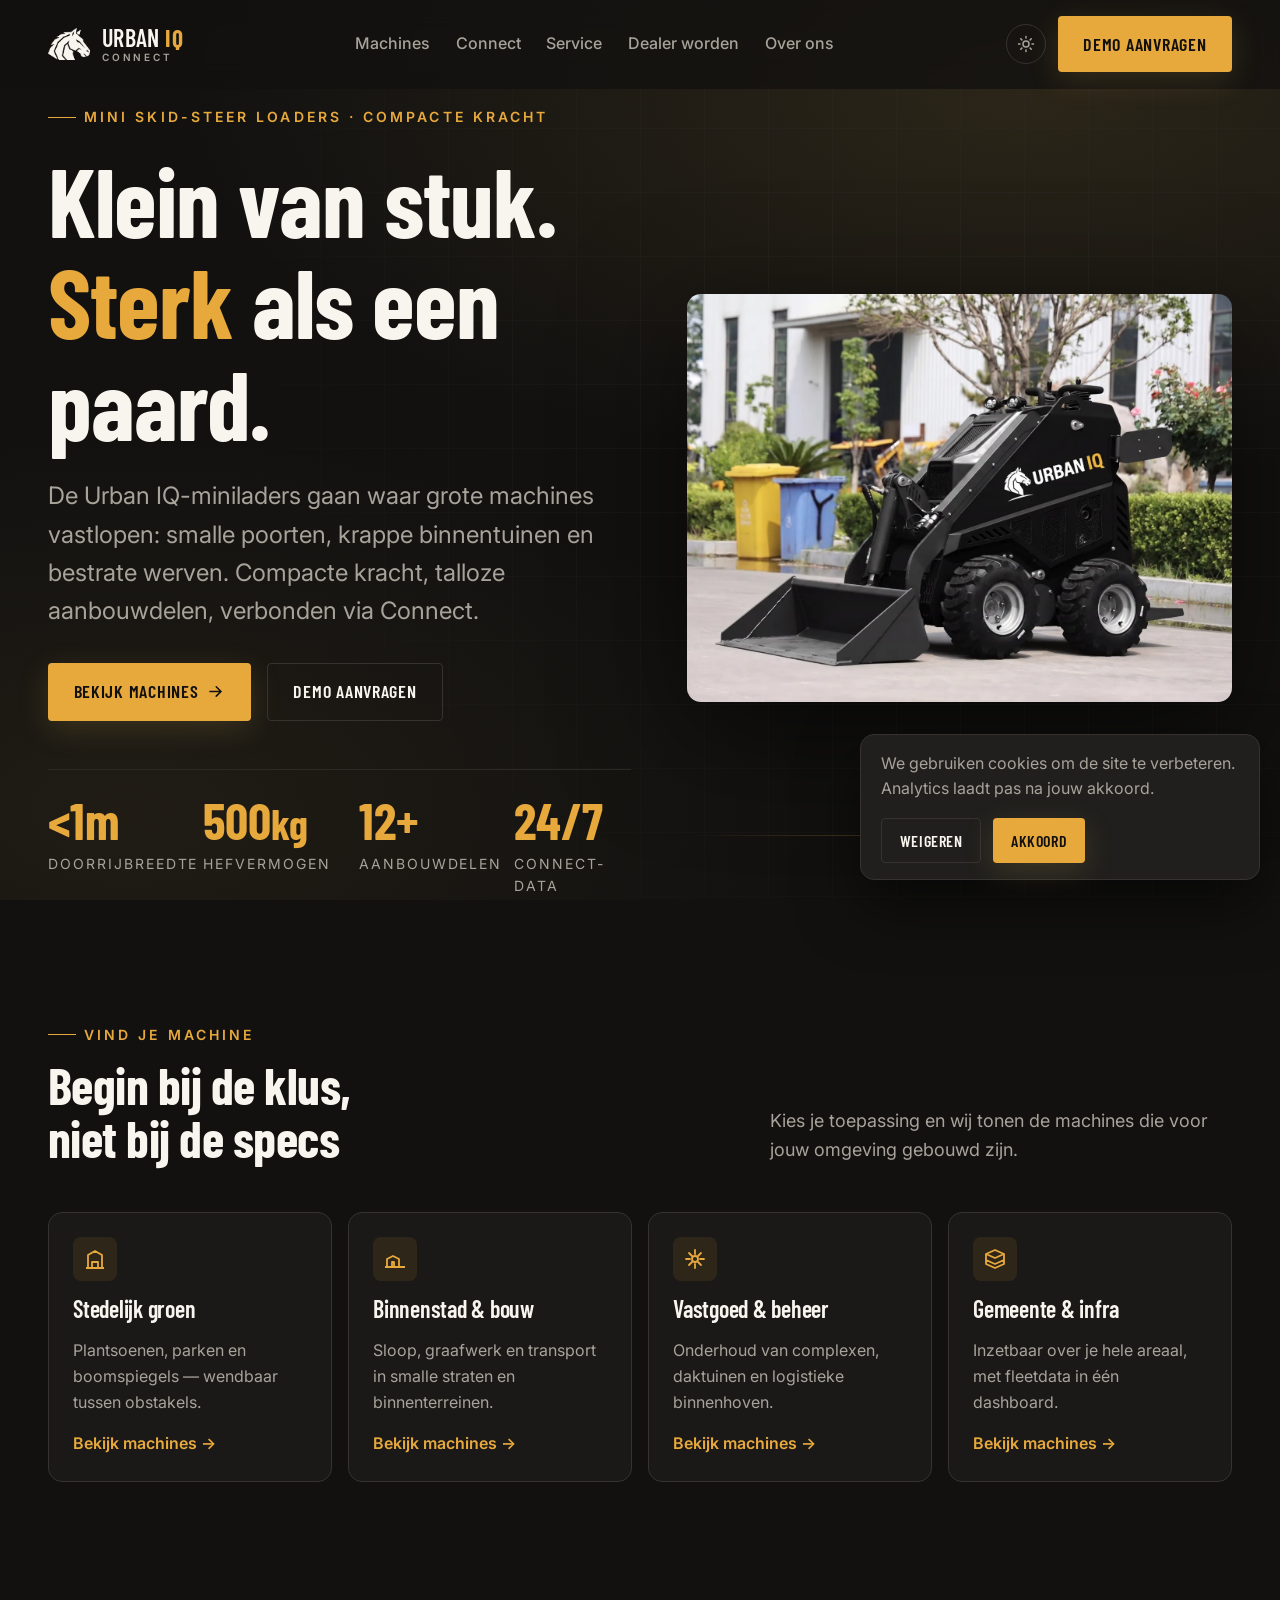
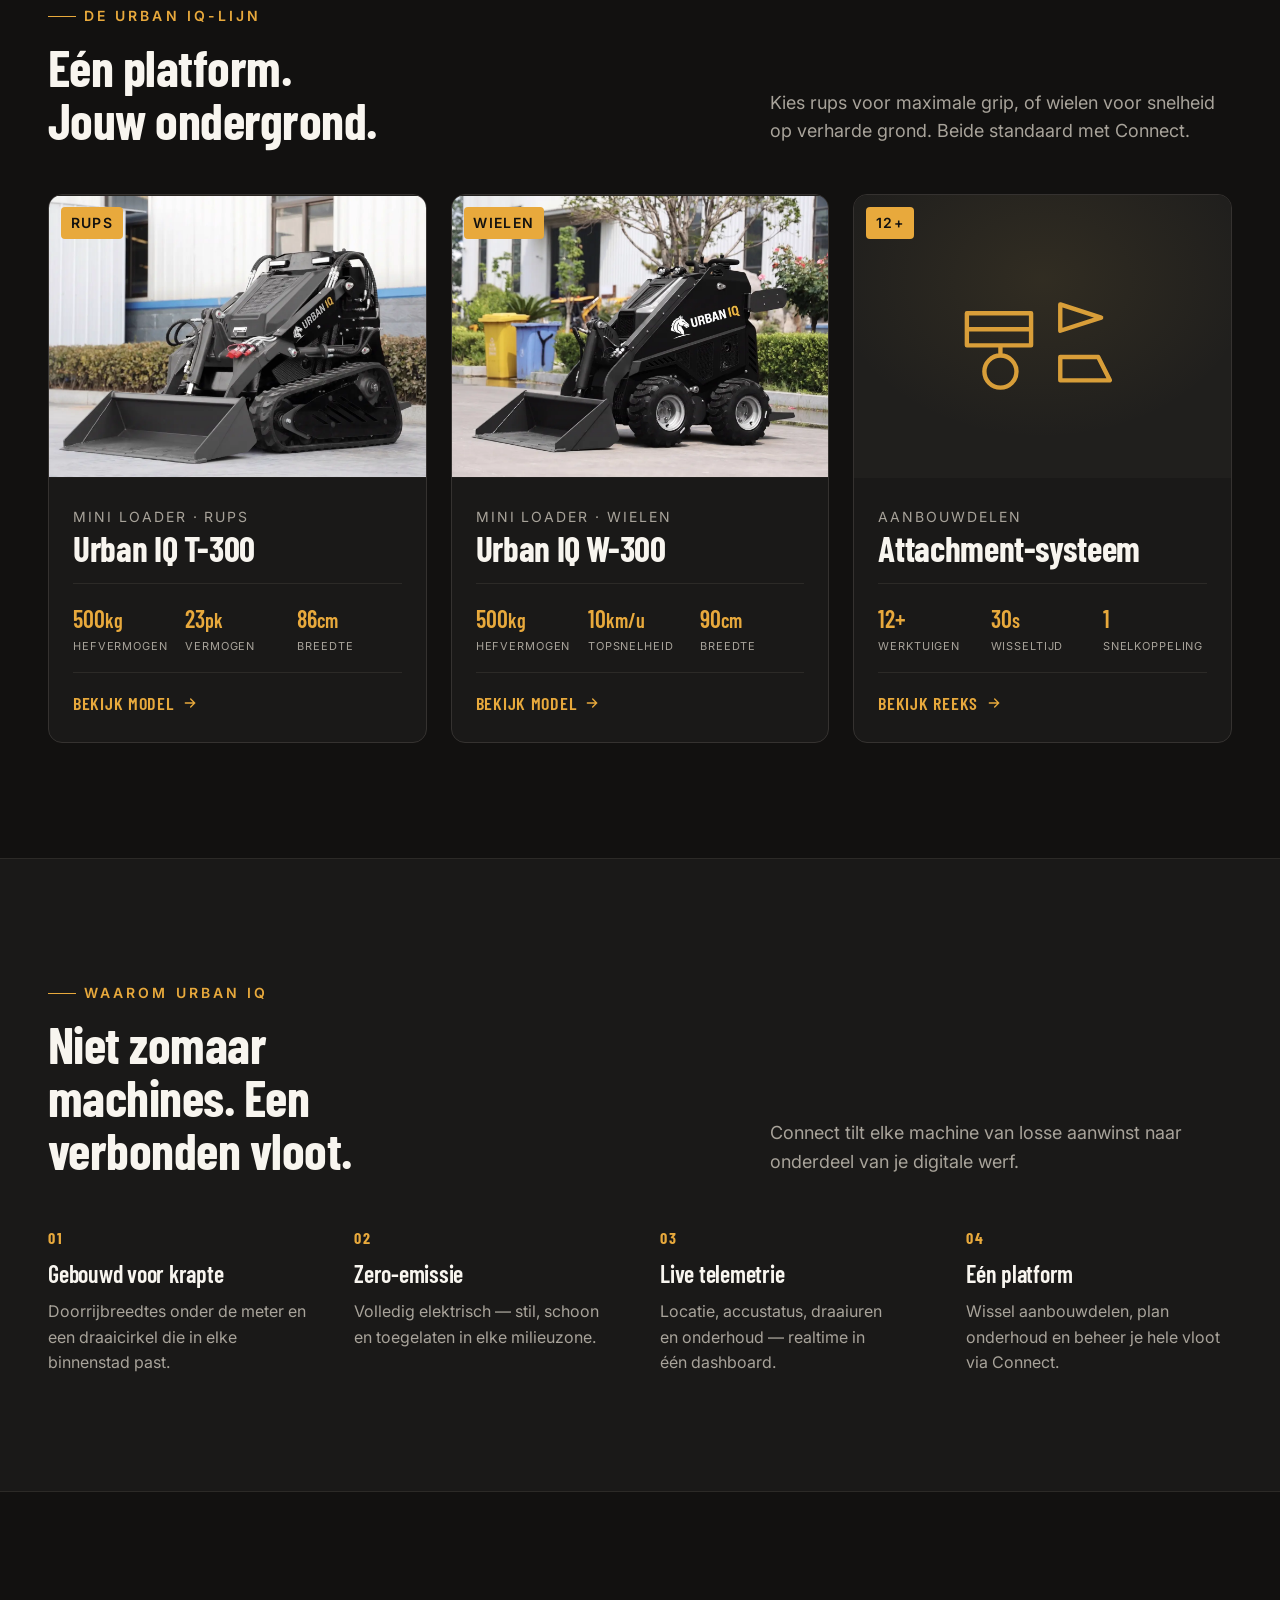
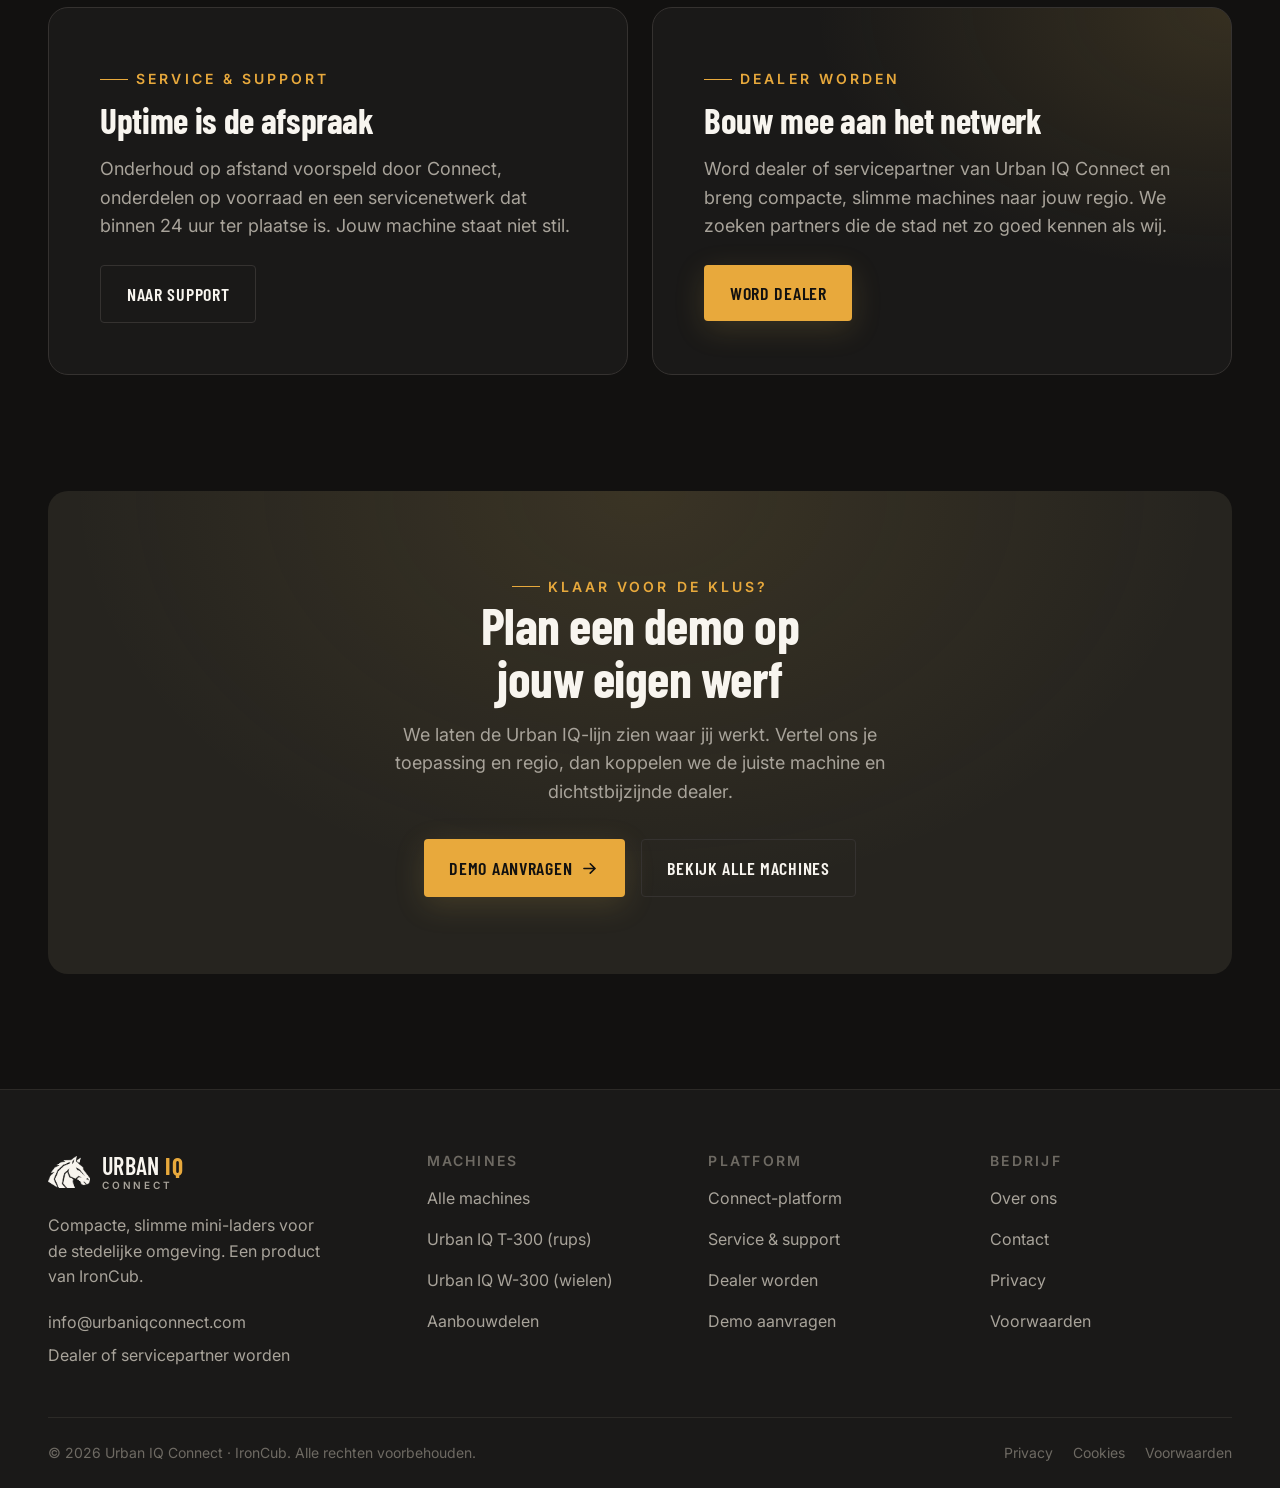
==== index.html @ 8cf4aa95 "Urban IQ Connect — volledige multi-page website (V1)" ====
<!doctype html>
<html lang="nl" data-theme="dark">
  <head>
    <meta charset="utf-8" />
    <meta name="viewport" content="width=device-width, initial-scale=1" />
    <title>Urban IQ Connect — Compacte mini-laders voor de stad</title>
    <meta name="description" content="Urban IQ Connect: compacte, slimme mini skid-steer loaders van IronCub voor krappe stedelijke en groene omgevingen. Vind je machine, vraag een demo aan of word dealer." />
    <link rel="canonical" href="https://urbaniqconnect.com/" />
    <meta property="og:type" content="website" />
    <meta property="og:site_name" content="Urban IQ Connect" />
    <meta property="og:title" content="Urban IQ Connect — Compacte mini-laders voor de stad" />
    <meta property="og:description" content="Compacte, slimme mini-laders van IronCub. Gebouwd voor krappe ruimtes, zero-emissie en maximale wendbaarheid." />
    <meta property="og:url" content="https://urbaniqconnect.com/" />
    <meta name="theme-color" content="#121110" />

    <link rel="preconnect" href="https://fonts.googleapis.com" />
    <link rel="preconnect" href="https://fonts.gstatic.com" crossorigin />
    <link href="https://fonts.googleapis.com/css2?family=Barlow+Condensed:wght@500;600;700&family=Inter:wght@400;500;600&display=swap" rel="stylesheet" />

    <link rel="stylesheet" href="css/tokens.css" />
    <link rel="stylesheet" href="css/base.css" />
    <link rel="stylesheet" href="css/components.css" />
    <link rel="stylesheet" href="css/pages.css" />

    <link rel="icon" href="data:image/svg+xml,%3Csvg xmlns='http://www.w3.org/2000/svg' viewBox='0 0 32 32'%3E%3Crect width='32' height='32' rx='6' fill='%23121110'/%3E%3Cpath d='M9 22V10l7 5 7-5v12' fill='none' stroke='%23e8a93c' stroke-width='2.4' stroke-linejoin='round'/%3E%3C/svg%3E" />

    <script type="application/ld+json">
      { "@context": "https://schema.org", "@type": "Organization", "name": "Urban IQ Connect", "url": "https://urbaniqconnect.com", "brand": "IronCub", "description": "Compacte, slimme mini-laders voor de stedelijke omgeving." }
    </script>
  </head>
  <body>
    <a href="#main" class="sr-only">Naar hoofdinhoud</a>
    <div data-include="header"></div>

    <main id="main">
      <!-- HERO -->
      <section class="hero">
        <div class="hero__bg"></div>
        <div class="hero__grid"></div>
        <div class="hero__inner">
          <span class="eyebrow">Mini skid-steer loaders · Compacte kracht</span>
          <h1>Klein van stuk.<br /><span class="accent">Sterk</span> als een paard.</h1>
          <p class="hero__lead">
            De Urban IQ-mini­laders gaan waar grote machines vastlopen: smalle poorten, krappe
            binnentuinen en bestrate werven. Compacte kracht, talloze aanbouwdelen, verbonden via Connect.
          </p>
          <div class="hero__actions">
            <a class="btn btn--primary" href="machines.html">Bekijk machines
              <svg width="18" height="18" viewBox="0 0 24 24" fill="none" stroke="currentColor" stroke-width="2" stroke-linecap="round"><path d="M5 12h14M13 6l6 6-6 6" /></svg>
            </a>
            <a class="btn btn--ghost" href="contact.html">Demo aanvragen</a>
          </div>
          <dl class="hero__stats">
            <div class="stat"><dd class="stat__num">&lt;1m</dd><dt class="stat__label">Doorrijbreedte</dt></div>
            <div class="stat"><dd class="stat__num">500<small>kg</small></dd><dt class="stat__label">Hefvermogen</dt></div>
            <div class="stat"><dd class="stat__num">12+</dd><dt class="stat__label">Aanbouwdelen</dt></div>
            <div class="stat"><dd class="stat__num">24/7</dd><dt class="stat__label">Connect-data</dt></div>
          </dl>
        </div>
        <div class="hero__visual">
          <picture>
            <source srcset="assets/machine-wheels.webp" type="image/webp" />
            <img src="assets/machine-wheels.jpg" alt="Urban IQ mini skid-steer loader op wielen met laadbak" width="1400" height="1080" fetchpriority="high" />
          </picture>
        </div>
      </section>

      <!-- VIND JE MACHINE -->
      <section class="section" id="toepassingen">
        <div class="wrap">
          <div class="section-head" data-reveal>
            <div>
              <span class="eyebrow">Vind je machine</span>
              <h2>Begin bij de klus, niet bij de specs</h2>
            </div>
            <p>Kies je toepassing en wij tonen de machines die voor jouw omgeving gebouwd zijn.</p>
          </div>
          <div class="tile-grid">
            <a class="tile" href="machines.html" data-reveal>
              <span class="tile__icon" aria-hidden="true"><svg viewBox="0 0 24 24" fill="none" stroke="currentColor" stroke-width="1.8"><path d="M3 21h18M5 21V8l7-4 7 4v13M9 21v-6h6v6" stroke-linejoin="round"/></svg></span>
              <h3>Stedelijk groen</h3>
              <p>Plantsoenen, parken en boomspiegels — wendbaar tussen obstakels.</p>
              <span class="tile__arrow">Bekijk machines →</span>
            </a>
            <a class="tile" href="machines.html" data-reveal>
              <span class="tile__icon" aria-hidden="true"><svg viewBox="0 0 24 24" fill="none" stroke="currentColor" stroke-width="1.8"><path d="M2 20h20M4 20v-8l6-3 6 3v8M9 20v-5h2v5" stroke-linejoin="round"/></svg></span>
              <h3>Binnenstad &amp; bouw</h3>
              <p>Sloop, graafwerk en transport in smalle straten en binnenterreinen.</p>
              <span class="tile__arrow">Bekijk machines →</span>
            </a>
            <a class="tile" href="machines.html" data-reveal>
              <span class="tile__icon" aria-hidden="true"><svg viewBox="0 0 24 24" fill="none" stroke="currentColor" stroke-width="1.8"><path d="M12 3v4M12 17v4M3 12h4M17 12h4M6 6l3 3M15 15l3 3M18 6l-3 3M9 15l-3 3" stroke-linecap="round"/><circle cx="12" cy="12" r="3"/></svg></span>
              <h3>Vastgoed &amp; beheer</h3>
              <p>Onderhoud van complexen, daktuinen en logistieke binnenhoven.</p>
              <span class="tile__arrow">Bekijk machines →</span>
            </a>
            <a class="tile" href="machines.html" data-reveal>
              <span class="tile__icon" aria-hidden="true"><svg viewBox="0 0 24 24" fill="none" stroke="currentColor" stroke-width="1.8"><path d="M3 7l9-4 9 4-9 4-9-4z" stroke-linejoin="round"/><path d="M3 7v6l9 4 9-4V7M3 13v4l9 4 9-4v-4" stroke-linejoin="round"/></svg></span>
              <h3>Gemeente &amp; infra</h3>
              <p>Inzetbaar over je hele areaal, met fleetdata in één dashboard.</p>
              <span class="tile__arrow">Bekijk machines →</span>
            </a>
          </div>
        </div>
      </section>

      <!-- UITGELICHTE MACHINES -->
      <section class="section" id="machines" style="padding-top: 0">
        <div class="wrap">
          <div class="section-head" data-reveal>
            <div>
              <span class="eyebrow">De Urban IQ-lijn</span>
              <h2>Eén platform. Jouw ondergrond.</h2>
            </div>
            <p>Kies rups voor maximale grip, of wielen voor snelheid op verharde grond. Beide standaard met Connect.</p>
          </div>
          <div class="machine-grid">
            <article class="machine" data-reveal>
              <div class="machine__media">
                <span class="machine__tag">Rups</span>
                <picture><source srcset="assets/machine-tracks.webp" type="image/webp" /><img src="assets/machine-tracks.jpg" alt="Urban IQ T-300 mini loader op rupsbanden" loading="lazy" /></picture>
              </div>
              <div class="machine__body">
                <div><span class="machine__class">Mini loader · rups</span><h3 class="machine__name">Urban IQ T-300</h3></div>
                <div class="specs">
                  <div><div class="spec__val">500<small>kg</small></div><div class="spec__key">Hefvermogen</div></div>
                  <div><div class="spec__val">23<small>pk</small></div><div class="spec__key">Vermogen</div></div>
                  <div><div class="spec__val">86<small>cm</small></div><div class="spec__key">Breedte</div></div>
                </div>
                <a class="machine__cta" href="t-300.html">Bekijk model <svg width="16" height="16" viewBox="0 0 24 24" fill="none" stroke="currentColor" stroke-width="2" stroke-linecap="round"><path d="M5 12h14M13 6l6 6-6 6"/></svg></a>
              </div>
            </article>
            <article class="machine" data-reveal>
              <div class="machine__media">
                <span class="machine__tag">Wielen</span>
                <picture><source srcset="assets/machine-wheels.webp" type="image/webp" /><img src="assets/machine-wheels.jpg" alt="Urban IQ W-300 mini loader op wielen" loading="lazy" /></picture>
              </div>
              <div class="machine__body">
                <div><span class="machine__class">Mini loader · wielen</span><h3 class="machine__name">Urban IQ W-300</h3></div>
                <div class="specs">
                  <div><div class="spec__val">500<small>kg</small></div><div class="spec__key">Hefvermogen</div></div>
                  <div><div class="spec__val">10<small>km/u</small></div><div class="spec__key">Topsnelheid</div></div>
                  <div><div class="spec__val">90<small>cm</small></div><div class="spec__key">Breedte</div></div>
                </div>
                <a class="machine__cta" href="w-300.html">Bekijk model <svg width="16" height="16" viewBox="0 0 24 24" fill="none" stroke="currentColor" stroke-width="2" stroke-linecap="round"><path d="M5 12h14M13 6l6 6-6 6"/></svg></a>
              </div>
            </article>
            <article class="machine" data-reveal>
              <div class="machine__media">
                <span class="machine__tag">12+</span>
                <svg viewBox="0 0 160 120" fill="none" stroke="currentColor" stroke-width="3" aria-hidden="true">
                  <path d="M28 44h44v22H28zM28 55h44" stroke-linejoin="round"/>
                  <path d="M92 38l28 9-28 9z" stroke-linejoin="round"/>
                  <path d="M40 84a11 11 0 1 0 22 0a11 11 0 1 0-22 0M51 73v-7" stroke-linejoin="round"/>
                  <path d="M92 74h26l8 16H92z" stroke-linejoin="round"/>
                </svg>
              </div>
              <div class="machine__body">
                <div><span class="machine__class">Aanbouwdelen</span><h3 class="machine__name">Attachment-systeem</h3></div>
                <div class="specs">
                  <div><div class="spec__val">12+</div><div class="spec__key">Werktuigen</div></div>
                  <div><div class="spec__val">30<small>s</small></div><div class="spec__key">Wisseltijd</div></div>
                  <div><div class="spec__val">1</div><div class="spec__key">Snelkoppeling</div></div>
                </div>
                <a class="machine__cta" href="aanbouwdelen.html">Bekijk reeks <svg width="16" height="16" viewBox="0 0 24 24" fill="none" stroke="currentColor" stroke-width="2" stroke-linecap="round"><path d="M5 12h14M13 6l6 6-6 6"/></svg></a>
              </div>
            </article>
          </div>
        </div>
      </section>

      <!-- USP STRIP -->
      <section class="usp section">
        <div class="wrap">
          <div class="section-head" data-reveal>
            <div>
              <span class="eyebrow">Waarom Urban IQ</span>
              <h2>Niet zomaar machines. Een verbonden vloot.</h2>
            </div>
            <p>Connect tilt elke machine van losse aanwinst naar onderdeel van je digitale werf.</p>
          </div>
          <div class="usp-grid">
            <div class="usp__item" data-reveal><span class="usp__num">01</span><h3>Gebouwd voor krapte</h3><p>Doorrijbreedtes onder de meter en een draaicirkel die in elke binnenstad past.</p></div>
            <div class="usp__item" data-reveal><span class="usp__num">02</span><h3>Zero-emissie</h3><p>Volledig elektrisch — stil, schoon en toegelaten in elke milieuzone.</p></div>
            <div class="usp__item" data-reveal><span class="usp__num">03</span><h3>Live telemetrie</h3><p>Locatie, accustatus, draaiuren en onderhoud — realtime in één dashboard.</p></div>
            <div class="usp__item" data-reveal><span class="usp__num">04</span><h3>Eén platform</h3><p>Wissel aanbouwdelen, plan onderhoud en beheer je hele vloot via Connect.</p></div>
          </div>
        </div>
      </section>

      <!-- SERVICE + DEALER TEASER -->
      <section class="section">
        <div class="wrap">
          <div class="split">
            <div class="panel" data-reveal>
              <span class="eyebrow">Service &amp; support</span>
              <h3>Uptime is de afspraak</h3>
              <p>Onderhoud op afstand voorspeld door Connect, onderdelen op voorraad en een servicenetwerk dat binnen 24 uur ter plaatse is. Jouw machine staat niet stil.</p>
              <a class="btn btn--ghost" href="service.html">Naar support</a>
            </div>
            <div class="panel panel--gold" data-reveal>
              <span class="eyebrow">Dealer worden</span>
              <h3>Bouw mee aan het netwerk</h3>
              <p>Word dealer of servicepartner van Urban IQ Connect en breng compacte, slimme machines naar jouw regio. We zoeken partners die de stad net zo goed kennen als wij.</p>
              <a class="btn btn--primary" href="dealer.html">Word dealer</a>
            </div>
          </div>
        </div>
      </section>

      <!-- CTA BAND -->
      <section class="section" style="padding-top: 0">
        <div class="wrap">
          <div class="cta-band" data-reveal>
            <span class="eyebrow" style="justify-content: center">Klaar voor de klus?</span>
            <h2>Plan een demo op jouw eigen werf</h2>
            <p>We laten de Urban IQ-lijn zien waar jij werkt. Vertel ons je toepassing en regio, dan koppelen we de juiste machine en dichtstbijzijnde dealer.</p>
            <div class="cta-band__actions">
              <a class="btn btn--primary" href="contact.html">Demo aanvragen
                <svg width="18" height="18" viewBox="0 0 24 24" fill="none" stroke="currentColor" stroke-width="2" stroke-linecap="round"><path d="M5 12h14M13 6l6 6-6 6" /></svg>
              </a>
              <a class="btn btn--ghost" href="machines.html">Bekijk alle machines</a>
            </div>
          </div>
        </div>
      </section>
    </main>

    <div data-include="footer"></div>
    <script src="js/site.js"></script>
  </body>
</html>
---- css/tokens.css ----
/* ============================================================
   URBAN IQ CONNECT — Design System (tokens)
   Merk: IronCub / Urban IQ — industrieel premium, zwart-goud
   Fonts: Barlow Condensed (display) + Inter (body)
   ============================================================ */

:root,
[data-theme='dark'] {
  /* ---- Type scale (fluid) ---- */
  --text-xs: clamp(0.75rem, 0.7rem + 0.25vw, 0.875rem);
  --text-sm: clamp(0.875rem, 0.8rem + 0.35vw, 1rem);
  --text-base: clamp(1rem, 0.95rem + 0.25vw, 1.125rem);
  --text-lg: clamp(1.125rem, 1rem + 0.75vw, 1.5rem);
  --text-xl: clamp(1.5rem, 1.2rem + 1.25vw, 2.25rem);
  --text-2xl: clamp(2rem, 1.2rem + 2.5vw, 3.5rem);
  --text-3xl: clamp(2.5rem, 1rem + 4vw, 5rem);
  --text-hero: clamp(3rem, 0.5rem + 7vw, 7.5rem);

  /* ---- Spacing (4px base) ---- */
  --space-1: 0.25rem;
  --space-2: 0.5rem;
  --space-3: 0.75rem;
  --space-4: 1rem;
  --space-5: 1.25rem;
  --space-6: 1.5rem;
  --space-8: 2rem;
  --space-10: 2.5rem;
  --space-12: 3rem;
  --space-16: 4rem;
  --space-20: 5rem;
  --space-24: 6rem;
  --space-32: 8rem;

  /* ---- Radius ---- */
  --radius-sm: 0.25rem;
  --radius-md: 0.5rem;
  --radius-lg: 0.875rem;
  --radius-xl: 1.25rem;
  --radius-full: 9999px;

  /* ---- Content widths ---- */
  --content-narrow: 680px;
  --content-default: 1040px;
  --content-wide: 1280px;

  /* ---- Transitions ---- */
  --transition-interactive: 220ms cubic-bezier(0.16, 1, 0.3, 1);

  /* ---- Fonts ---- */
  --font-display: 'Barlow Condensed', 'Arial Narrow', sans-serif;
  --font-body: 'Inter', system-ui, sans-serif;
}

/* ============================================================
   DARK MODE = hoofdtaal (industrieel premium)
   ============================================================ */
:root,
[data-theme='dark'] {
  /* IronCub kern: zwart-goud-cream */
  --color-bg: #121110;
  --color-surface: #1a1918;
  --color-surface-2: #201f1d;
  --color-surface-offset: #26241f;
  --color-divider: #2c2a27;
  --color-border: #353230;

  --color-text: #f8f5ef;          /* cream */
  --color-text-muted: #a8a39a;
  --color-text-faint: #6e6a63;
  --color-text-inverse: #121110;

  /* Amber/goud accent — exact uit Urban IQ-logo */
  --color-primary: #e8a93c;       /* logo-amber */
  --color-primary-hover: #f3bb55;
  --color-primary-active: #cf9530;
  --color-primary-deep: #c5941a;  /* OC goud */
  --color-primary-highlight: #2e2719;

  --color-success: #6daa45;
  --color-error: #d16363;
  --color-warning: #e8af34;

  --shadow-sm: 0 1px 2px rgba(0, 0, 0, 0.4);
  --shadow-md: 0 8px 24px rgba(0, 0, 0, 0.45);
  --shadow-lg: 0 24px 60px rgba(0, 0, 0, 0.55);
  --shadow-gold: 0 8px 30px rgba(200, 164, 78, 0.18);
}

/* ============================================================
   LIGHT MODE = cream-basis (toegankelijk, voor brochure-views)
   ============================================================ */
[data-theme='light'] {
  --color-bg: #f8f5ef;
  --color-surface: #ffffff;
  --color-surface-2: #f3efe6;
  --color-surface-offset: #ece6d8;
  --color-divider: #e2dccd;
  --color-border: #d4ccba;

  --color-text: #1a1918;
  --color-text-muted: #5e5950;
  --color-text-faint: #9a948a;
  --color-text-inverse: #f8f5ef;

  --color-primary: #b07d18;       /* dieper amber voor contrast op licht */
  --color-primary-hover: #946914;
  --color-primary-active: #785411;
  --color-primary-deep: #c5941a;
  --color-primary-highlight: #f6ecd4;

  --color-success: #437a22;
  --color-error: #b03636;
  --color-warning: #b07a00;

  --shadow-sm: 0 1px 2px rgba(26, 25, 24, 0.06);
  --shadow-md: 0 8px 24px rgba(26, 25, 24, 0.1);
  --shadow-lg: 0 24px 60px rgba(26, 25, 24, 0.14);
  --shadow-gold: 0 8px 30px rgba(168, 127, 32, 0.16);
}
---- css/base.css ----
/* base.css — reset + foundations */
*,
*::before,
*::after {
  box-sizing: border-box;
  margin: 0;
  padding: 0;
}

html {
  -webkit-text-size-adjust: none;
  text-size-adjust: none;
  -webkit-font-smoothing: antialiased;
  -moz-osx-font-smoothing: grayscale;
  text-rendering: optimizeLegibility;
  scroll-behavior: smooth;
  scroll-padding-top: 5rem;
}

body {
  min-height: 100dvh;
  line-height: 1.6;
  font-family: var(--font-body);
  font-size: var(--text-base);
  color: var(--color-text);
  background-color: var(--color-bg);
  overflow-x: hidden;
}

img,
picture,
video,
canvas,
svg {
  display: block;
  max-width: 100%;
  height: auto;
}

ul[role='list'] {
  list-style: none;
}

input,
button,
textarea,
select {
  font: inherit;
  color: inherit;
}

h1,
h2,
h3,
h4 {
  font-family: var(--font-display);
  text-wrap: balance;
  line-height: 1.04;
  font-weight: 600;
  letter-spacing: -0.01em;
}

p,
li {
  text-wrap: pretty;
  max-width: 68ch;
}

a {
  color: inherit;
  text-decoration: none;
}

button {
  cursor: pointer;
  background: none;
  border: none;
}

::selection {
  background: var(--color-primary);
  color: var(--color-text-inverse);
}

:focus-visible {
  outline: 2px solid var(--color-primary);
  outline-offset: 3px;
  border-radius: var(--radius-sm);
}

@media (prefers-reduced-motion: reduce) {
  *,
  *::before,
  *::after {
    animation-duration: 0.01ms !important;
    animation-iteration-count: 1 !important;
    transition-duration: 0.01ms !important;
    scroll-behavior: auto !important;
  }
}

a,
button,
[role='button'],
input,
textarea,
select {
  transition:
    color var(--transition-interactive),
    background var(--transition-interactive),
    border-color var(--transition-interactive),
    box-shadow var(--transition-interactive),
    transform var(--transition-interactive);
}

.sr-only {
  position: absolute;
  width: 1px;
  height: 1px;
  padding: 0;
  margin: -1px;
  overflow: hidden;
  clip: rect(0, 0, 0, 0);
  white-space: nowrap;
  border-width: 0;
}

/* ---- Layout helpers ---- */
.wrap {
  width: 100%;
  max-width: var(--content-wide);
  margin-inline: auto;
  padding-inline: clamp(1.25rem, 4vw, 3rem);
}

.section {
  padding-block: clamp(var(--space-16), 9vw, var(--space-32));
}

.eyebrow {
  font-family: var(--font-body);
  font-size: var(--text-xs);
  font-weight: 600;
  letter-spacing: 0.22em;
  text-transform: uppercase;
  color: var(--color-primary);
  display: inline-flex;
  align-items: center;
  gap: var(--space-2);
}

.eyebrow::before {
  content: '';
  width: 1.75rem;
  height: 1px;
  background: var(--color-primary);
}

/* ---- Reveal-on-scroll ---- */
[data-reveal] {
  opacity: 0;
  transform: translateY(28px);
  transition:
    opacity 0.7s cubic-bezier(0.16, 1, 0.3, 1),
    transform 0.7s cubic-bezier(0.16, 1, 0.3, 1);
}
[data-reveal].is-visible {
  opacity: 1;
  transform: none;
}
@media (prefers-reduced-motion: reduce) {
  [data-reveal] {
    opacity: 1;
    transform: none;
  }
}
---- css/components.css ----
/* ============================================================
   COMPONENTS — Urban IQ Connect
   Header, buttons, hero, machine cards, application tiles,
   USP strip, service/dealer teaser, footer
   ============================================================ */

/* ---------- Buttons ---------- */
.btn {
  display: inline-flex;
  align-items: center;
  justify-content: center;
  gap: var(--space-2);
  font-family: var(--font-display);
  font-size: var(--text-base);
  font-weight: 600;
  letter-spacing: 0.04em;
  text-transform: uppercase;
  padding: 0.85rem 1.6rem;
  border-radius: var(--radius-sm);
  white-space: nowrap;
}
.btn--primary {
  background: var(--color-primary);
  color: var(--color-text-inverse);
  box-shadow: var(--shadow-gold);
}
.btn--primary:hover {
  background: var(--color-primary-hover);
  transform: translateY(-2px);
}
.btn--ghost {
  border: 1px solid var(--color-border);
  color: var(--color-text);
}
.btn--ghost:hover {
  border-color: var(--color-primary);
  color: var(--color-primary);
  transform: translateY(-2px);
}
.btn svg {
  width: 1.05em;
  height: 1.05em;
}

/* ---------- Header ---------- */
.site-header {
  position: fixed;
  inset: 0 0 auto 0;
  z-index: 100;
  display: flex;
  align-items: center;
  justify-content: space-between;
  gap: var(--space-6);
  padding: var(--space-4) clamp(1.25rem, 4vw, 3rem);
  background: color-mix(in srgb, var(--color-bg) 78%, transparent);
  backdrop-filter: blur(14px);
  -webkit-backdrop-filter: blur(14px);
  border-bottom: 1px solid transparent;
  transition: border-color 0.3s ease, background 0.3s ease;
}
.site-header.is-scrolled {
  border-bottom-color: var(--color-divider);
}
.brand {
  display: inline-flex;
  align-items: center;
  gap: var(--space-3);
  font-family: var(--font-display);
  font-weight: 600;
  letter-spacing: 0.02em;
}
.brand__logo {
  width: 38px;
  height: 38px;
  color: var(--color-primary);
  flex: none;
}
.brand__mark {
  width: 42px;
  height: auto;
  flex: none;
}
/* cream mark op donker, zwart mark op licht */
.brand__mark--black {
  display: none;
}
[data-theme='light'] .brand__mark--cream {
  display: none;
}
[data-theme='light'] .brand__mark--black {
  display: block;
}
.brand__name {
  font-size: var(--text-lg);
  line-height: 1;
}
.brand__name b {
  font-weight: 700;
}
.brand__sub {
  display: block;
  font-family: var(--font-body);
  font-size: 0.625rem;
  letter-spacing: 0.28em;
  text-transform: uppercase;
  color: var(--color-text-muted);
  margin-top: 2px;
}
.nav {
  display: flex;
  align-items: center;
  gap: clamp(var(--space-4), 2vw, var(--space-8));
}
.nav__link {
  font-size: var(--text-sm);
  font-weight: 500;
  color: var(--color-text-muted);
  position: relative;
}
.nav__link:hover {
  color: var(--color-text);
}
.nav__link::after {
  content: '';
  position: absolute;
  left: 0;
  bottom: -6px;
  width: 0;
  height: 2px;
  background: var(--color-primary);
  transition: width var(--transition-interactive);
}
.nav__link:hover::after,
.nav__link.is-active::after {
  width: 100%;
}
.nav__link.is-active {
  color: var(--color-text);
}
.header-actions {
  display: flex;
  align-items: center;
  gap: var(--space-3);
}
.icon-btn {
  display: grid;
  place-items: center;
  width: 40px;
  height: 40px;
  border-radius: var(--radius-full);
  border: 1px solid var(--color-border);
  color: var(--color-text-muted);
}
.icon-btn:hover {
  color: var(--color-primary);
  border-color: var(--color-primary);
}
.menu-toggle {
  display: none;
}

/* ---------- Hero ---------- */
.hero {
  position: relative;
  min-height: 100svh;
  display: grid;
  grid-template-columns: 1.05fr 0.95fr;
  align-items: center;
  gap: var(--space-8);
  overflow: hidden;
  isolation: isolate;
  padding-top: 6rem;
}
.hero__inner {
  align-self: center;
}
.hero__visual {
  position: relative;
  height: 100%;
  min-height: 60svh;
  display: grid;
  place-items: center;
  padding-right: clamp(1.25rem, 4vw, 3rem);
}
.hero__visual img {
  width: 100%;
  max-width: 680px;
  filter: drop-shadow(0 30px 60px rgba(0, 0, 0, 0.55));
  border-radius: var(--radius-lg);
}
.hero__visual::after {
  content: '';
  position: absolute;
  inset: auto 0 8% 0;
  height: 1px;
  background: linear-gradient(90deg, transparent, var(--color-primary), transparent);
  opacity: 0.4;
}
@media (max-width: 920px) {
  .hero {
    grid-template-columns: 1fr;
    align-items: flex-end;
    padding-bottom: var(--space-16);
  }
  .hero__visual {
    grid-row: 1;
    min-height: 38svh;
    padding: 0 clamp(1.25rem, 4vw, 3rem);
  }
  .hero__visual img {
    max-width: 520px;
  }
}
.hero__bg {
  position: absolute;
  inset: 0;
  z-index: -2;
  background:
    radial-gradient(120% 80% at 80% 10%, rgba(200, 164, 78, 0.14), transparent 55%),
    radial-gradient(90% 70% at 10% 90%, rgba(200, 164, 78, 0.08), transparent 60%),
    var(--color-bg);
}
.hero__grid {
  position: absolute;
  inset: 0;
  z-index: -1;
  background-image:
    linear-gradient(to right, var(--color-divider) 1px, transparent 1px),
    linear-gradient(to bottom, var(--color-divider) 1px, transparent 1px);
  background-size: 64px 64px;
  -webkit-mask-image: radial-gradient(circle at 75% 35%, black, transparent 72%);
  mask-image: radial-gradient(circle at 75% 35%, black, transparent 72%);
  opacity: 0.5;
}
.hero__inner {
  width: 100%;
  padding-left: clamp(1.25rem, 4vw, 3rem);
  padding-right: var(--space-6);
}
.hero h1 {
  font-size: var(--text-hero);
  font-weight: 700;
  margin-top: var(--space-5);
  max-width: 16ch;
}
.hero h1 .accent {
  color: var(--color-primary);
}
.hero__lead {
  margin-top: var(--space-6);
  font-size: var(--text-lg);
  color: var(--color-text-muted);
  max-width: 52ch;
}
.hero__actions {
  margin-top: var(--space-8);
  display: flex;
  flex-wrap: wrap;
  gap: var(--space-4);
}
.hero__stats {
  margin-top: var(--space-12);
  display: grid;
  grid-template-columns: repeat(4, minmax(0, 1fr));
  gap: var(--space-6) clamp(var(--space-4), 3vw, var(--space-10));
  border-top: 1px solid var(--color-divider);
  padding-top: var(--space-6);
}
.stat__num {
  font-family: var(--font-display);
  font-size: var(--text-2xl);
  font-weight: 700;
  color: var(--color-primary);
  line-height: 1;
}
.stat__label {
  font-size: var(--text-xs);
  letter-spacing: 0.14em;
  text-transform: uppercase;
  color: var(--color-text-muted);
  margin-top: var(--space-2);
}

/* ---------- Section header ---------- */
.section-head {
  display: flex;
  align-items: flex-end;
  justify-content: space-between;
  gap: var(--space-8);
  margin-bottom: var(--space-12);
  flex-wrap: wrap;
}
.section-head h2 {
  font-size: var(--text-2xl);
  font-weight: 700;
  max-width: 18ch;
  margin-top: var(--space-3);
}
.section-head p {
  color: var(--color-text-muted);
  max-width: 42ch;
}

/* ---------- Application tiles ("Vind je machine") ---------- */
.tile-grid {
  display: grid;
  grid-template-columns: repeat(auto-fit, minmax(220px, 1fr));
  gap: var(--space-4);
}
.tile {
  display: flex;
  flex-direction: column;
  gap: var(--space-4);
  padding: var(--space-6);
  background: var(--color-surface);
  border: 1px solid var(--color-border);
  border-radius: var(--radius-lg);
  min-height: 200px;
  justify-content: space-between;
}
.tile:hover {
  border-color: var(--color-primary);
  transform: translateY(-4px);
  box-shadow: var(--shadow-md);
}
.tile__icon {
  width: 44px;
  height: 44px;
  display: grid;
  place-items: center;
  border-radius: var(--radius-md);
  background: var(--color-primary-highlight);
  color: var(--color-primary);
}
.tile__icon svg {
  width: 24px;
  height: 24px;
}
.tile h3 {
  font-size: var(--text-lg);
  font-weight: 600;
}
.tile p {
  font-size: var(--text-sm);
  color: var(--color-text-muted);
}
.tile__arrow {
  display: inline-flex;
  align-items: center;
  gap: var(--space-2);
  font-size: var(--text-sm);
  font-weight: 600;
  color: var(--color-primary);
}

/* ---------- Machine cards ---------- */
.machine-grid {
  display: grid;
  grid-template-columns: repeat(auto-fill, minmax(300px, 1fr));
  gap: var(--space-6);
}
.machine {
  display: flex;
  flex-direction: column;
  background: var(--color-surface);
  border: 1px solid var(--color-border);
  border-radius: var(--radius-lg);
  overflow: hidden;
}
.machine:hover {
  border-color: var(--color-primary);
  transform: translateY(-4px);
  box-shadow: var(--shadow-md);
}
.machine__media {
  position: relative;
  aspect-ratio: 4 / 3;
  background:
    radial-gradient(80% 80% at 50% 30%, rgba(200, 164, 78, 0.1), transparent 70%),
    var(--color-surface-2);
  display: grid;
  place-items: center;
}
.machine__media svg {
  width: 62%;
  height: auto;
  color: var(--color-primary);
  opacity: 0.92;
}
.machine__media img {
  width: 100%;
  height: 100%;
  object-fit: cover;
}
.machine__tag {
  position: absolute;
  top: var(--space-3);
  left: var(--space-3);
  font-size: var(--text-xs);
  font-weight: 600;
  letter-spacing: 0.1em;
  text-transform: uppercase;
  color: var(--color-text-inverse);
  background: var(--color-primary);
  padding: 0.3rem 0.6rem;
  border-radius: var(--radius-sm);
}
.machine__body {
  padding: var(--space-6);
  display: flex;
  flex-direction: column;
  gap: var(--space-4);
  flex: 1;
}
.machine__name {
  font-size: var(--text-xl);
  font-weight: 700;
}
.machine__class {
  font-size: var(--text-xs);
  letter-spacing: 0.14em;
  text-transform: uppercase;
  color: var(--color-text-muted);
}
.specs {
  display: grid;
  grid-template-columns: repeat(3, 1fr);
  gap: var(--space-2);
  border-block: 1px solid var(--color-divider);
  padding-block: var(--space-4);
  margin-top: auto;
}
.spec__val {
  font-family: var(--font-display);
  font-size: var(--text-lg);
  font-weight: 600;
  color: var(--color-primary);
}
.spec__key {
  font-size: 0.6875rem;
  letter-spacing: 0.08em;
  text-transform: uppercase;
  color: var(--color-text-muted);
}
.machine__cta {
  display: inline-flex;
  align-items: center;
  gap: var(--space-2);
  font-family: var(--font-display);
  font-weight: 600;
  text-transform: uppercase;
  letter-spacing: 0.04em;
  color: var(--color-primary);
}
.machine__cta svg {
  transition: transform var(--transition-interactive);
}
.machine:hover .machine__cta svg {
  transform: translateX(4px);
}

/* ---------- USP strip ---------- */
.usp {
  background: var(--color-surface);
  border-block: 1px solid var(--color-divider);
}
.usp-grid {
  display: grid;
  grid-template-columns: repeat(auto-fit, minmax(240px, 1fr));
  gap: var(--space-10);
}
.usp__item {
  display: flex;
  flex-direction: column;
  gap: var(--space-3);
}
.usp__num {
  font-family: var(--font-display);
  font-size: var(--text-sm);
  font-weight: 700;
  color: var(--color-primary);
  letter-spacing: 0.1em;
}
.usp__item h3 {
  font-size: var(--text-lg);
  font-weight: 600;
}
.usp__item p {
  font-size: var(--text-sm);
  color: var(--color-text-muted);
}

/* ---------- Service / Dealer teaser ---------- */
.split {
  display: grid;
  grid-template-columns: repeat(auto-fit, minmax(320px, 1fr));
  gap: var(--space-6);
}
.panel {
  position: relative;
  padding: clamp(var(--space-8), 4vw, var(--space-16));
  border-radius: var(--radius-xl);
  border: 1px solid var(--color-border);
  overflow: hidden;
  background: var(--color-surface);
}
.panel--gold {
  background:
    radial-gradient(120% 120% at 100% 0%, rgba(200, 164, 78, 0.16), transparent 60%),
    var(--color-surface);
}
.panel h3 {
  font-size: var(--text-xl);
  font-weight: 700;
  margin-top: var(--space-3);
}
.panel p {
  color: var(--color-text-muted);
  margin-block: var(--space-4) var(--space-6);
}

/* ---------- CTA band ---------- */
.cta-band {
  text-align: center;
  background:
    radial-gradient(80% 140% at 50% 0%, rgba(200, 164, 78, 0.12), transparent 60%),
    var(--color-surface-offset);
  border-radius: var(--radius-xl);
  padding: clamp(var(--space-12), 6vw, var(--space-24));
}
.cta-band h2 {
  font-size: var(--text-2xl);
  font-weight: 700;
  max-width: 20ch;
  margin-inline: auto;
}
.cta-band p {
  color: var(--color-text-muted);
  margin: var(--space-4) auto var(--space-8);
  max-width: 46ch;
}
.cta-band__actions {
  display: flex;
  flex-wrap: wrap;
  gap: var(--space-4);
  justify-content: center;
}

/* ---------- Footer ---------- */
.site-footer {
  border-top: 1px solid var(--color-divider);
  background: var(--color-surface);
}
.footer-grid {
  display: grid;
  grid-template-columns: 1.4fr repeat(3, 1fr);
  gap: var(--space-10);
  padding-block: var(--space-16) var(--space-12);
}
.footer-brand p {
  color: var(--color-text-muted);
  font-size: var(--text-sm);
  margin-top: var(--space-4);
}
.footer-col h4 {
  font-family: var(--font-body);
  font-size: var(--text-xs);
  letter-spacing: 0.16em;
  text-transform: uppercase;
  color: var(--color-text-faint);
  margin-bottom: var(--space-4);
}
.footer-col ul {
  list-style: none;
  display: flex;
  flex-direction: column;
  gap: var(--space-3);
}
.footer-col a {
  font-size: var(--text-sm);
  color: var(--color-text-muted);
}
.footer-col a:hover {
  color: var(--color-primary);
}
.footer-bottom {
  border-top: 1px solid var(--color-divider);
  padding-block: var(--space-6);
  display: flex;
  justify-content: space-between;
  align-items: center;
  gap: var(--space-4);
  flex-wrap: wrap;
  font-size: var(--text-xs);
  color: var(--color-text-faint);
}

/* ---------- Cookie consent ---------- */
.cookie {
  position: fixed;
  right: var(--space-5);
  bottom: var(--space-5);
  transform: translateY(160%);
  z-index: 200;
  width: min(400px, calc(100% - 2rem));
  display: flex;
  gap: var(--space-4);
  align-items: center;
  flex-wrap: wrap;
  justify-content: space-between;
  padding: var(--space-4) var(--space-5);
  background: var(--color-surface-2);
  border: 1px solid var(--color-border);
  border-radius: var(--radius-lg);
  box-shadow: var(--shadow-lg);
  transition: transform 0.5s cubic-bezier(0.16, 1, 0.3, 1);
}
.cookie.is-visible {
  transform: translateY(0);
}
.cookie p {
  font-size: var(--text-sm);
  color: var(--color-text-muted);
  flex: 1 1 280px;
  margin: 0;
}
.cookie__actions {
  display: flex;
  gap: var(--space-3);
}
.cookie .btn {
  padding: 0.55rem 1.1rem;
  font-size: var(--text-sm);
}

/* ---------- Footer extra's ---------- */
.footer-contact {
  display: flex;
  flex-direction: column;
  gap: var(--space-2);
  margin-top: var(--space-5);
  font-size: var(--text-sm);
}
.footer-contact a {
  color: var(--color-text-muted);
}
.footer-contact a:hover {
  color: var(--color-primary);
}
.footer-bottom__links {
  display: inline-flex;
  gap: var(--space-5);
}
.footer-bottom__links a:hover {
  color: var(--color-primary);
}

/* ============================================================
   RESPONSIVE
   ============================================================ */
@media (max-width: 860px) {
  .footer-grid {
    grid-template-columns: 1fr 1fr;
  }
}
@media (max-width: 720px) {
  .nav {
    position: fixed;
    inset: 0 0 0 auto;
    width: min(82vw, 320px);
    flex-direction: column;
    align-items: flex-start;
    justify-content: flex-start;
    gap: var(--space-6);
    padding: 6rem var(--space-8) var(--space-8);
    background: var(--color-surface);
    border-left: 1px solid var(--color-border);
    transform: translateX(100%);
    transition: transform 0.4s cubic-bezier(0.16, 1, 0.3, 1);
    z-index: 110;
  }
  .nav.is-open {
    transform: none;
  }
  .nav__link {
    font-size: var(--text-lg);
  }
  .menu-toggle {
    display: grid;
  }
  .header-cta {
    display: none;
  }
  body.nav-open::before {
    content: '';
    position: fixed;
    inset: 0;
    z-index: 105;
    background: rgba(0, 0, 0, 0.5);
    backdrop-filter: blur(2px);
  }
  .section-head {
    flex-direction: column;
    align-items: flex-start;
  }
  .footer-grid {
    grid-template-columns: 1fr 1fr;
    gap: var(--space-8);
  }
  .footer-brand {
    grid-column: 1 / -1;
  }
  .specs {
    grid-template-columns: repeat(3, 1fr);
  }
}
@media (max-width: 560px) {
  .hero__stats {
    grid-template-columns: repeat(2, minmax(0, 1fr));
    gap: var(--space-7) var(--space-6);
  }
  .footer-grid {
    grid-template-columns: 1fr;
  }
  .footer-bottom {
    flex-direction: column;
    align-items: flex-start;
  }
}
---- css/pages.css ----
/* ============================================================
   pages.css — Urban IQ Connect
   Layout-systeem voor binnenpagina's. Alles hangt aan dezelfde
   .wrap (max 1280px) en .section ritme, zodat blokken over alle
   pagina's exact op één verticale as uitlijnen.
   ============================================================ */

/* ---------- Page hero (binnenpagina's) ---------- */
.page-hero {
  position: relative;
  padding-top: clamp(8rem, 12vw, 11rem);
  padding-bottom: clamp(var(--space-12), 6vw, var(--space-20));
  overflow: hidden;
  isolation: isolate;
}
.page-hero__bg {
  position: absolute;
  inset: 0;
  z-index: -1;
  background:
    radial-gradient(100% 70% at 85% 0%, rgba(200, 164, 78, 0.12), transparent 55%),
    var(--color-bg);
}
.page-hero__inner {
  max-width: 60ch;
}
.page-hero h1 {
  font-size: var(--text-3xl);
  font-weight: 700;
  margin-top: var(--space-4);
}
.page-hero .lead {
  margin-top: var(--space-5);
  font-size: var(--text-lg);
  color: var(--color-text-muted);
  max-width: 56ch;
}
.page-hero__actions {
  margin-top: var(--space-8);
  display: flex;
  flex-wrap: wrap;
  gap: var(--space-4);
}

/* ---------- Breadcrumb ---------- */
.breadcrumb {
  display: flex;
  align-items: center;
  gap: var(--space-2);
  font-size: var(--text-xs);
  letter-spacing: 0.08em;
  text-transform: uppercase;
  color: var(--color-text-faint);
  margin-bottom: var(--space-4);
}
.breadcrumb a {
  color: var(--color-text-muted);
}
.breadcrumb a:hover {
  color: var(--color-primary);
}
.breadcrumb span[aria-current] {
  color: var(--color-text);
}

/* ---------- Generieke grids (uitlijning) ---------- */
.grid-2,
.grid-3,
.grid-4 {
  display: grid;
  gap: var(--space-6);
  align-items: stretch;
}
.grid-2 { grid-template-columns: repeat(2, 1fr); }
.grid-3 { grid-template-columns: repeat(3, 1fr); }
.grid-4 { grid-template-columns: repeat(4, 1fr); }

@media (max-width: 900px) {
  .grid-3,
  .grid-4 { grid-template-columns: repeat(2, 1fr); }
}
@media (max-width: 600px) {
  .grid-2,
  .grid-3,
  .grid-4 { grid-template-columns: 1fr; }
}

/* ---------- Card (gedeelde basis) ---------- */
.card {
  display: flex;
  flex-direction: column;
  gap: var(--space-3);
  padding: var(--space-6);
  background: var(--color-surface);
  border: 1px solid var(--color-border);
  border-radius: var(--radius-lg);
  height: 100%;
}
.card--hover:hover {
  border-color: var(--color-primary);
  transform: translateY(-4px);
  box-shadow: var(--shadow-md);
}
.card__icon {
  width: 46px;
  height: 46px;
  display: grid;
  place-items: center;
  border-radius: var(--radius-md);
  background: var(--color-primary-highlight);
  color: var(--color-primary);
  margin-bottom: var(--space-2);
}
.card__icon svg { width: 24px; height: 24px; }
.card h3 {
  font-size: var(--text-lg);
  font-weight: 600;
}
.card p {
  font-size: var(--text-sm);
  color: var(--color-text-muted);
}
.card__link {
  margin-top: auto;
  display: inline-flex;
  align-items: center;
  gap: var(--space-2);
  font-family: var(--font-display);
  font-weight: 600;
  text-transform: uppercase;
  letter-spacing: 0.04em;
  color: var(--color-primary);
  padding-top: var(--space-3);
}

/* ---------- Feature row (afwisselend beeld/tekst) ---------- */
.feature-row {
  display: grid;
  grid-template-columns: 1fr 1fr;
  align-items: center;
  gap: clamp(var(--space-8), 5vw, var(--space-20));
}
.feature-row + .feature-row {
  margin-top: clamp(var(--space-16), 8vw, var(--space-24));
}
.feature-row__media {
  border-radius: var(--radius-xl);
  overflow: hidden;
  border: 1px solid var(--color-border);
  background:
    radial-gradient(80% 80% at 50% 20%, rgba(200, 164, 78, 0.1), transparent 70%),
    var(--color-surface-2);
}
.feature-row__media img {
  width: 100%;
  height: 100%;
  object-fit: cover;
  aspect-ratio: 4 / 3;
}
.feature-row__media--icon {
  display: grid;
  place-items: center;
  aspect-ratio: 4 / 3;
  color: var(--color-primary);
}
.feature-row__media--icon svg { width: 46%; }
.feature-row--flip .feature-row__media { order: 2; }
.feature-row h2 {
  font-size: var(--text-xl);
  font-weight: 700;
  margin-top: var(--space-3);
}
.feature-row p {
  color: var(--color-text-muted);
  margin-top: var(--space-4);
}
.feature-list {
  list-style: none;
  margin-top: var(--space-5);
  display: flex;
  flex-direction: column;
  gap: var(--space-3);
}
.feature-list li {
  display: flex;
  align-items: flex-start;
  gap: var(--space-3);
  font-size: var(--text-sm);
  color: var(--color-text);
}
.feature-list svg {
  flex: none;
  width: 20px;
  height: 20px;
  color: var(--color-primary);
  margin-top: 2px;
}

@media (max-width: 820px) {
  .feature-row {
    grid-template-columns: 1fr;
    gap: var(--space-8);
  }
  .feature-row--flip .feature-row__media { order: 0; }
}

/* ---------- Product detail hero ---------- */
.product-hero {
  display: grid;
  grid-template-columns: 1.1fr 0.9fr;
  gap: clamp(var(--space-8), 5vw, var(--space-16));
  align-items: center;
}
.product-hero__media {
  position: relative;
  border-radius: var(--radius-xl);
  overflow: hidden;
  border: 1px solid var(--color-border);
  background:
    radial-gradient(80% 80% at 50% 25%, rgba(200, 164, 78, 0.12), transparent 70%),
    var(--color-surface-2);
}
.product-hero__media img {
  width: 100%;
  aspect-ratio: 4 / 3;
  object-fit: cover;
}
.product-hero__tag {
  position: absolute;
  top: var(--space-4);
  left: var(--space-4);
  font-family: var(--font-display);
  font-size: var(--text-sm);
  font-weight: 600;
  letter-spacing: 0.1em;
  text-transform: uppercase;
  color: var(--color-text-inverse);
  background: var(--color-primary);
  padding: 0.35rem 0.7rem;
  border-radius: var(--radius-sm);
}
.product-hero h1 {
  font-size: var(--text-2xl);
  font-weight: 700;
  margin-top: var(--space-3);
}
.product-hero .lead {
  color: var(--color-text-muted);
  margin-top: var(--space-4);
}
.product-hero__actions {
  margin-top: var(--space-6);
  display: flex;
  flex-wrap: wrap;
  gap: var(--space-4);
}
@media (max-width: 820px) {
  .product-hero {
    grid-template-columns: 1fr;
  }
}

/* ---------- Spec-tabel ---------- */
.spec-table {
  width: 100%;
  border-collapse: collapse;
  font-size: var(--text-sm);
}
.spec-table tr {
  border-bottom: 1px solid var(--color-divider);
}
.spec-table th,
.spec-table td {
  padding: var(--space-4) var(--space-3);
  text-align: left;
  vertical-align: top;
}
.spec-table th {
  font-family: var(--font-body);
  font-weight: 500;
  color: var(--color-text-muted);
  width: 42%;
}
.spec-table td {
  font-family: var(--font-display);
  font-weight: 600;
  color: var(--color-text);
}

/* Spec highlight tegels (3 op een rij) */
.spec-highlights {
  display: grid;
  grid-template-columns: repeat(4, 1fr);
  gap: var(--space-4);
}
.spec-highlights .stat-tile {
  padding: var(--space-6);
  background: var(--color-surface);
  border: 1px solid var(--color-border);
  border-radius: var(--radius-lg);
  text-align: center;
}
.stat-tile__num {
  font-family: var(--font-display);
  font-size: var(--text-2xl);
  font-weight: 700;
  color: var(--color-primary);
  line-height: 1;
}
.stat-tile__num small { font-size: 0.5em; }
.stat-tile__label {
  font-size: var(--text-xs);
  letter-spacing: 0.12em;
  text-transform: uppercase;
  color: var(--color-text-muted);
  margin-top: var(--space-2);
}
@media (max-width: 760px) {
  .spec-highlights { grid-template-columns: repeat(2, 1fr); }
}

/* ---------- Aanbouwdelen-tegels ---------- */
.attach-grid {
  display: grid;
  grid-template-columns: repeat(auto-fill, minmax(220px, 1fr));
  gap: var(--space-4);
}
.attach {
  display: flex;
  flex-direction: column;
  gap: var(--space-3);
  padding: var(--space-6);
  background: var(--color-surface);
  border: 1px solid var(--color-border);
  border-radius: var(--radius-lg);
  height: 100%;
}
.attach:hover {
  border-color: var(--color-primary);
  transform: translateY(-3px);
  box-shadow: var(--shadow-sm);
}
.attach__icon {
  width: 42px;
  height: 42px;
  display: grid;
  place-items: center;
  border-radius: var(--radius-md);
  background: var(--color-primary-highlight);
  color: var(--color-primary);
}
.attach__icon svg { width: 22px; height: 22px; }
.attach h3 { font-size: var(--text-base); font-weight: 600; }
.attach p { font-size: var(--text-sm); color: var(--color-text-muted); }

/* ---------- Stappen (proces) ---------- */
.steps {
  display: grid;
  grid-template-columns: repeat(4, 1fr);
  gap: var(--space-6);
  counter-reset: step;
}
.step {
  display: flex;
  flex-direction: column;
  gap: var(--space-3);
}
.step__num {
  font-family: var(--font-display);
  font-size: var(--text-xl);
  font-weight: 700;
  color: var(--color-primary);
  width: 52px;
  height: 52px;
  display: grid;
  place-items: center;
  border: 1px solid var(--color-border);
  border-radius: var(--radius-full);
}
.step h3 { font-size: var(--text-lg); font-weight: 600; }
.step p { font-size: var(--text-sm); color: var(--color-text-muted); }
@media (max-width: 900px) { .steps { grid-template-columns: repeat(2, 1fr); } }
@media (max-width: 520px) { .steps { grid-template-columns: 1fr; } }

/* ---------- Accordion (FAQ) ---------- */
.faq {
  max-width: var(--content-default);
  margin-inline: auto;
}
.faq__item {
  border-bottom: 1px solid var(--color-divider);
}
.faq__item summary {
  display: flex;
  align-items: center;
  justify-content: space-between;
  gap: var(--space-4);
  padding: var(--space-5) 0;
  cursor: pointer;
  font-family: var(--font-display);
  font-size: var(--text-lg);
  font-weight: 600;
  list-style: none;
}
.faq__item summary::-webkit-details-marker { display: none; }
.faq__item summary::after {
  content: '+';
  font-size: 1.5em;
  color: var(--color-primary);
  transition: transform var(--transition-interactive);
}
.faq__item[open] summary::after { transform: rotate(45deg); }
.faq__item p {
  padding-bottom: var(--space-5);
  color: var(--color-text-muted);
  font-size: var(--text-sm);
  max-width: 70ch;
}

/* ---------- Contactformulier ---------- */
.contact-layout {
  display: grid;
  grid-template-columns: 1fr 0.85fr;
  gap: clamp(var(--space-8), 5vw, var(--space-16));
  align-items: start;
}
@media (max-width: 860px) {
  .contact-layout { grid-template-columns: 1fr; }
}
.form {
  display: grid;
  gap: var(--space-5);
  padding: clamp(var(--space-6), 3vw, var(--space-10));
  background: var(--color-surface);
  border: 1px solid var(--color-border);
  border-radius: var(--radius-xl);
}
.form__row {
  display: grid;
  grid-template-columns: 1fr 1fr;
  gap: var(--space-4);
}
@media (max-width: 520px) { .form__row { grid-template-columns: 1fr; } }
.field {
  display: flex;
  flex-direction: column;
  gap: var(--space-2);
}
.field label {
  font-size: var(--text-sm);
  font-weight: 500;
  color: var(--color-text);
}
.field input,
.field select,
.field textarea {
  width: 100%;
  padding: 0.75rem 0.9rem;
  background: var(--color-bg);
  border: 1px solid var(--color-border);
  border-radius: var(--radius-md);
  color: var(--color-text);
  font-size: var(--text-sm);
}
.field input:focus,
.field select:focus,
.field textarea:focus {
  outline: none;
  border-color: var(--color-primary);
  box-shadow: 0 0 0 3px var(--color-primary-highlight);
}
.field textarea { resize: vertical; min-height: 120px; }
.field input.is-invalid,
.field textarea.is-invalid { border-color: var(--color-error); }
.field--check {
  flex-direction: row;
  align-items: flex-start;
  gap: var(--space-3);
}
.field--check input { width: auto; margin-top: 3px; }
.field--check label {
  font-size: var(--text-xs);
  color: var(--color-text-muted);
  font-weight: 400;
}
.field--check.is-invalid label { color: var(--color-error); }
.form-status {
  font-size: var(--text-sm);
  min-height: 1.2em;
}
.form-status.is-error { color: var(--color-error); }
.form-status.is-success { color: var(--color-success); }
.form .btn { width: fit-content; }

.contact-aside {
  display: flex;
  flex-direction: column;
  gap: var(--space-6);
}
.contact-aside__block h3 {
  font-size: var(--text-lg);
  font-weight: 600;
  margin-bottom: var(--space-2);
}
.contact-aside__block p,
.contact-aside__block a {
  color: var(--color-text-muted);
  font-size: var(--text-sm);
}
.contact-aside__block a:hover { color: var(--color-primary); }

/* ---------- Logo / partner strip ---------- */
.value-band {
  display: grid;
  grid-template-columns: repeat(3, 1fr);
  gap: var(--space-8);
  padding: clamp(var(--space-10), 5vw, var(--space-16));
  background: var(--color-surface);
  border: 1px solid var(--color-border);
  border-radius: var(--radius-xl);
}
.value-band__item { text-align: center; }
.value-band__num {
  font-family: var(--font-display);
  font-size: var(--text-2xl);
  font-weight: 700;
  color: var(--color-primary);
}
.value-band__label {
  font-size: var(--text-sm);
  color: var(--color-text-muted);
  margin-top: var(--space-2);
}
@media (max-width: 640px) { .value-band { grid-template-columns: 1fr; gap: var(--space-6); } }

/* ---------- Prose (juridische pagina's) ---------- */
.prose {
  max-width: var(--content-narrow);
  margin-inline: auto;
}
.prose h2 {
  font-size: var(--text-xl);
  font-weight: 700;
  margin-top: var(--space-10);
  margin-bottom: var(--space-3);
}
.prose h2:first-child { margin-top: 0; }
.prose p,
.prose li {
  color: var(--color-text-muted);
  margin-bottom: var(--space-4);
}
.prose ul { padding-left: var(--space-5); }
.prose a { color: var(--color-primary); }

/* ---------- Section-head gecentreerd (variant) ---------- */
.section-head--center {
  flex-direction: column;
  align-items: center;
  text-align: center;
  max-width: 60ch;
  margin-inline: auto;
}
.section-head--center h2 { max-width: none; }
.section-head--center p { max-width: 52ch; }
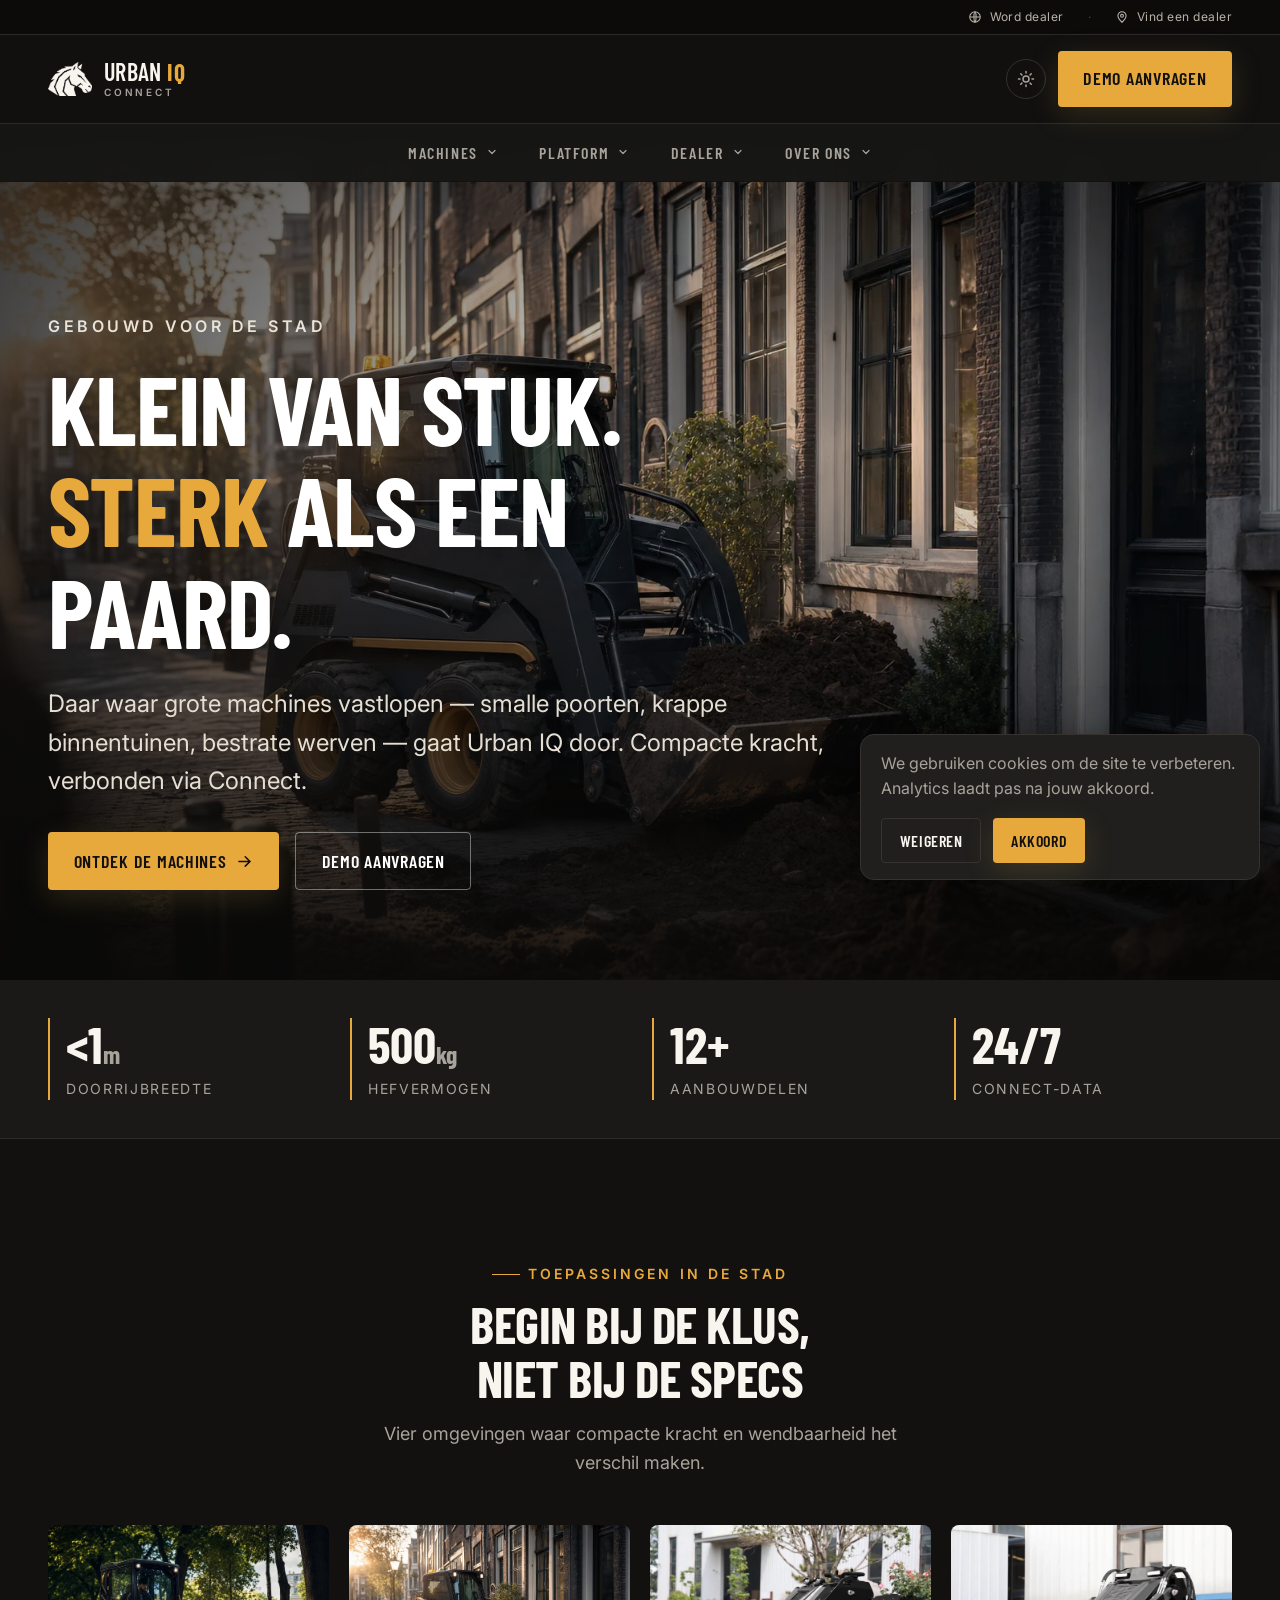
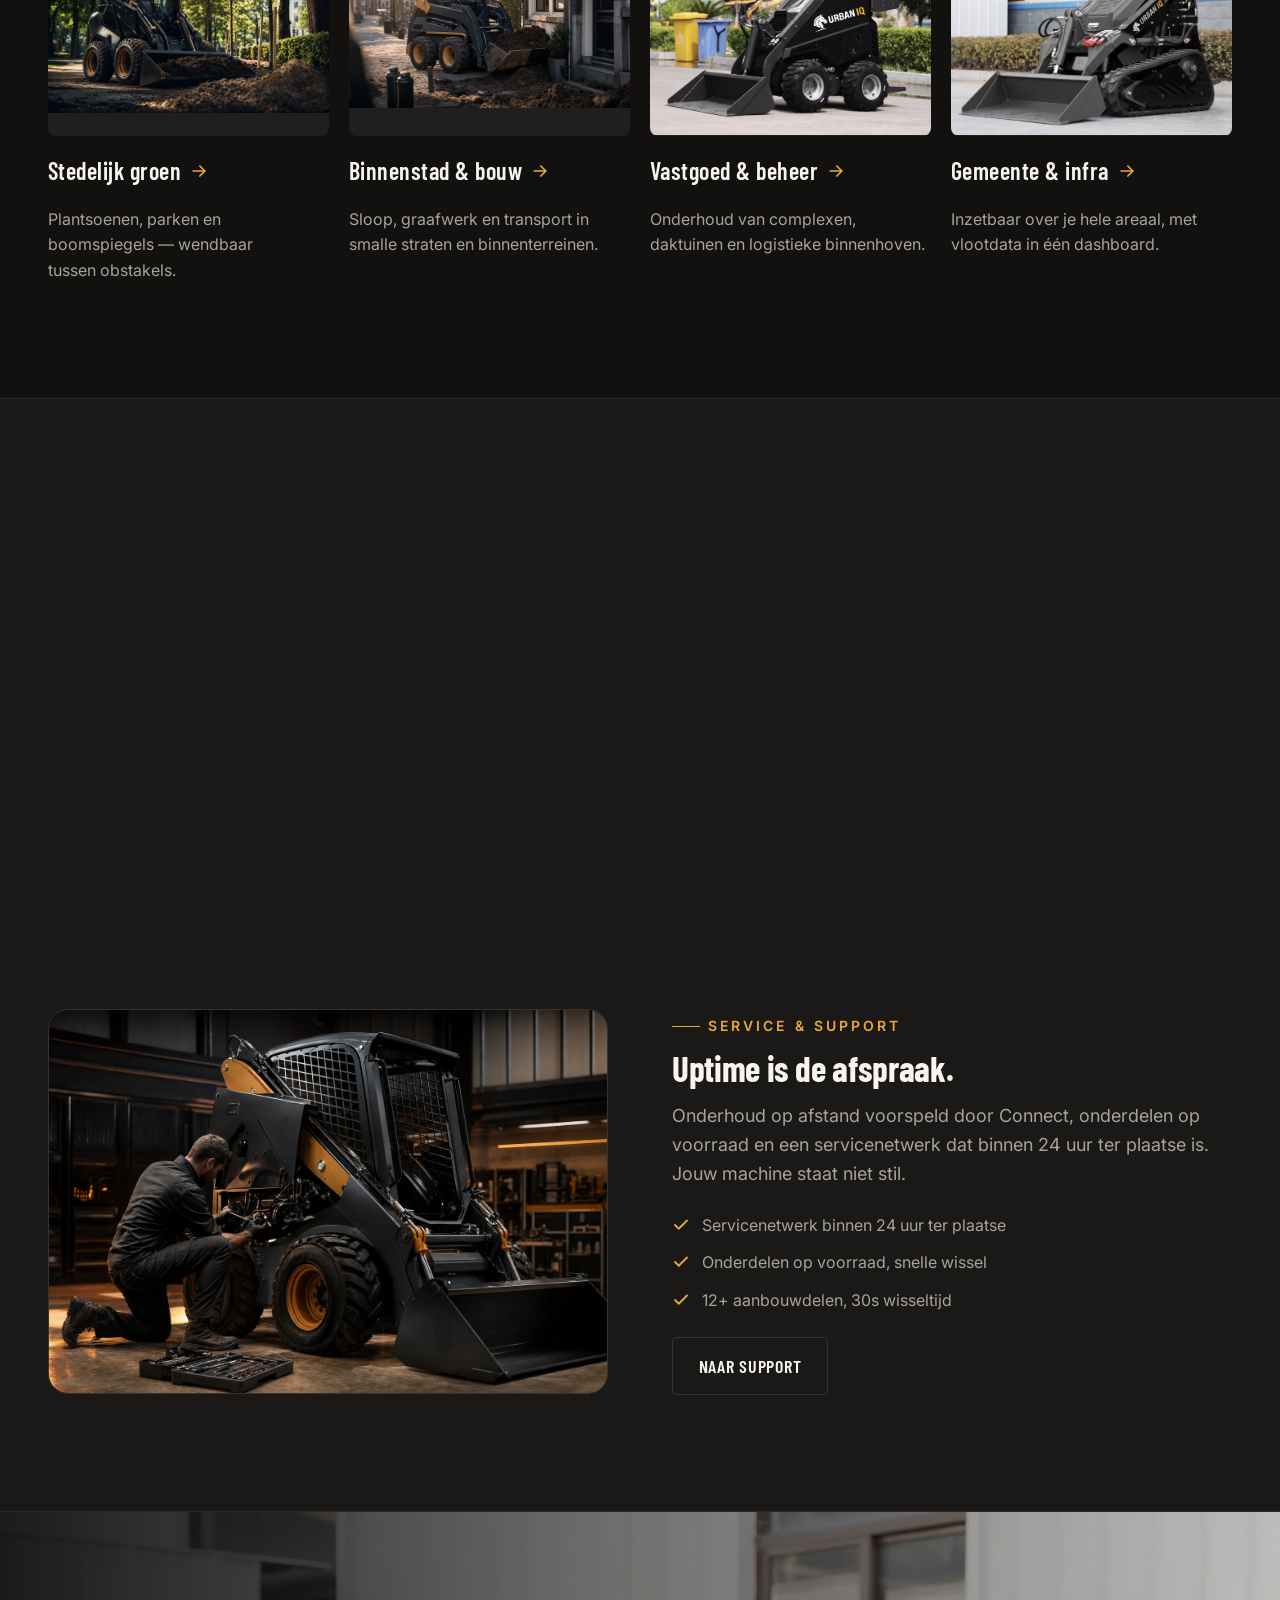
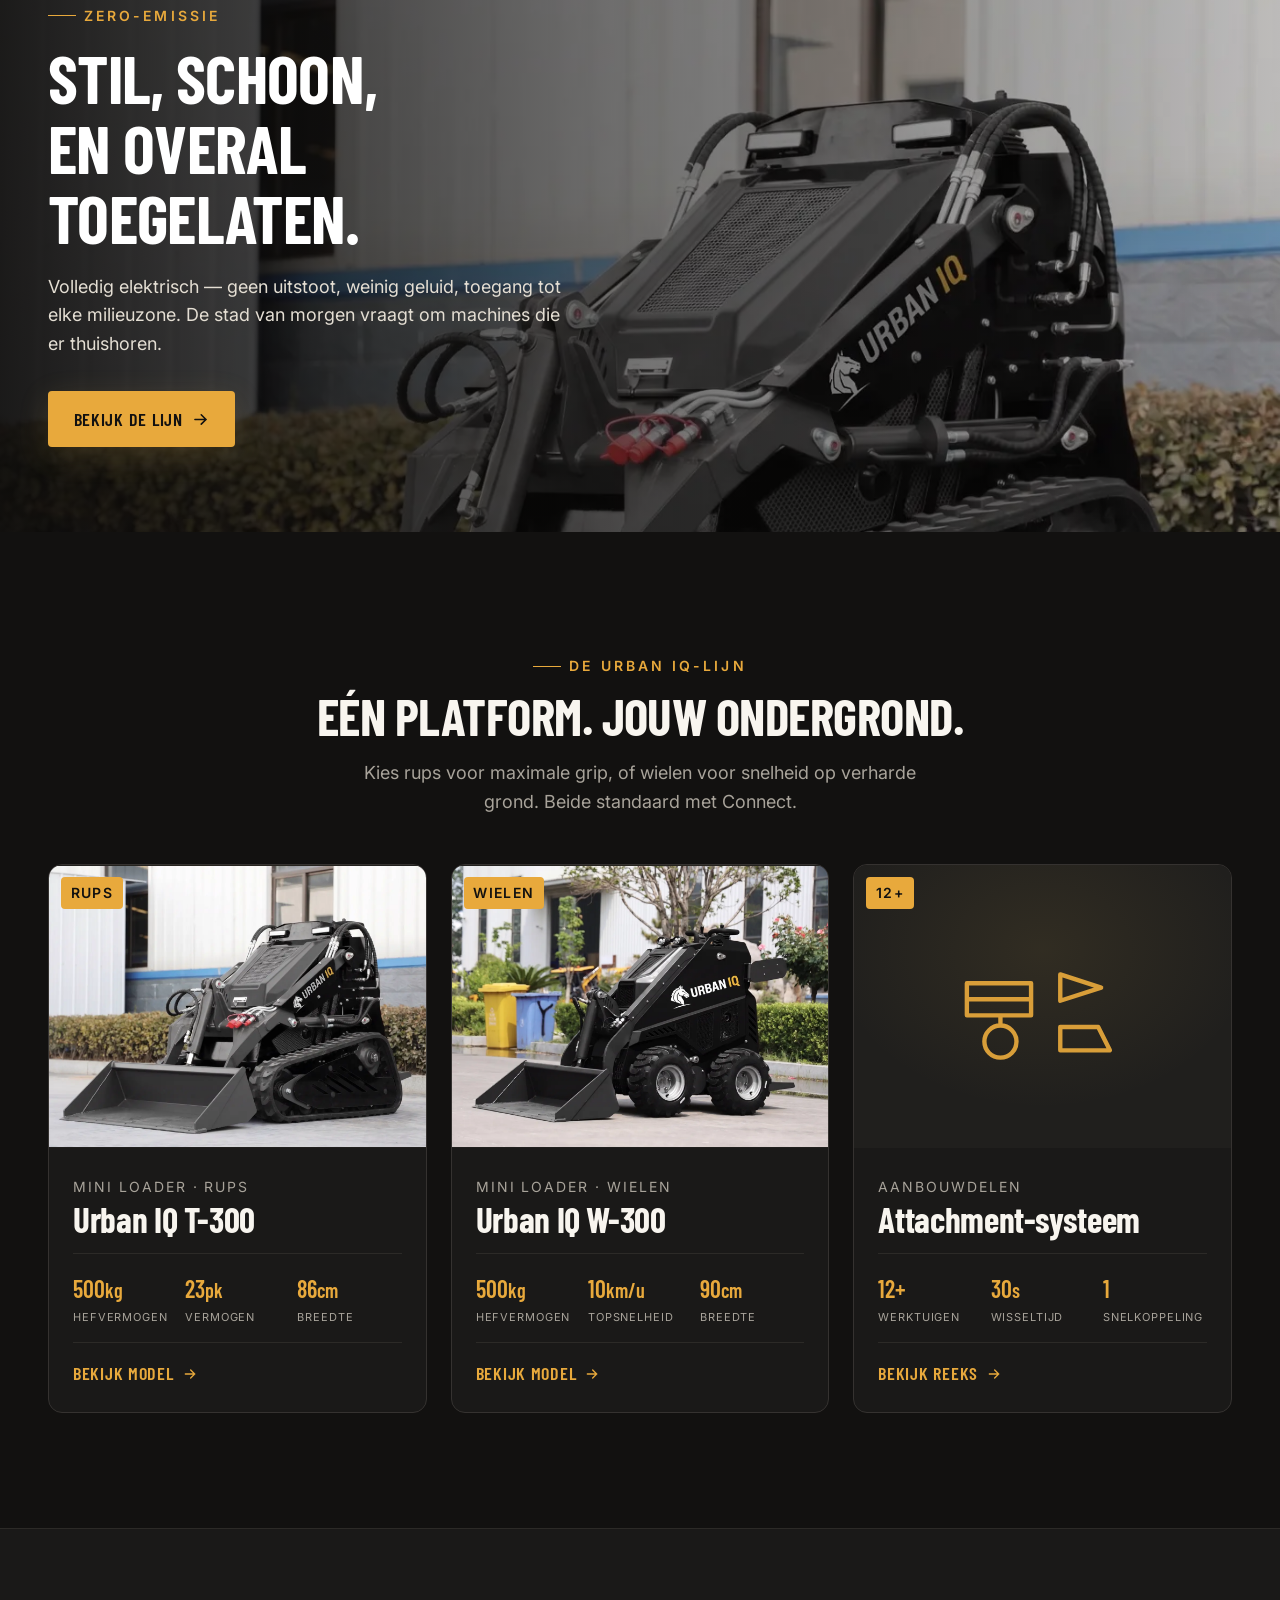
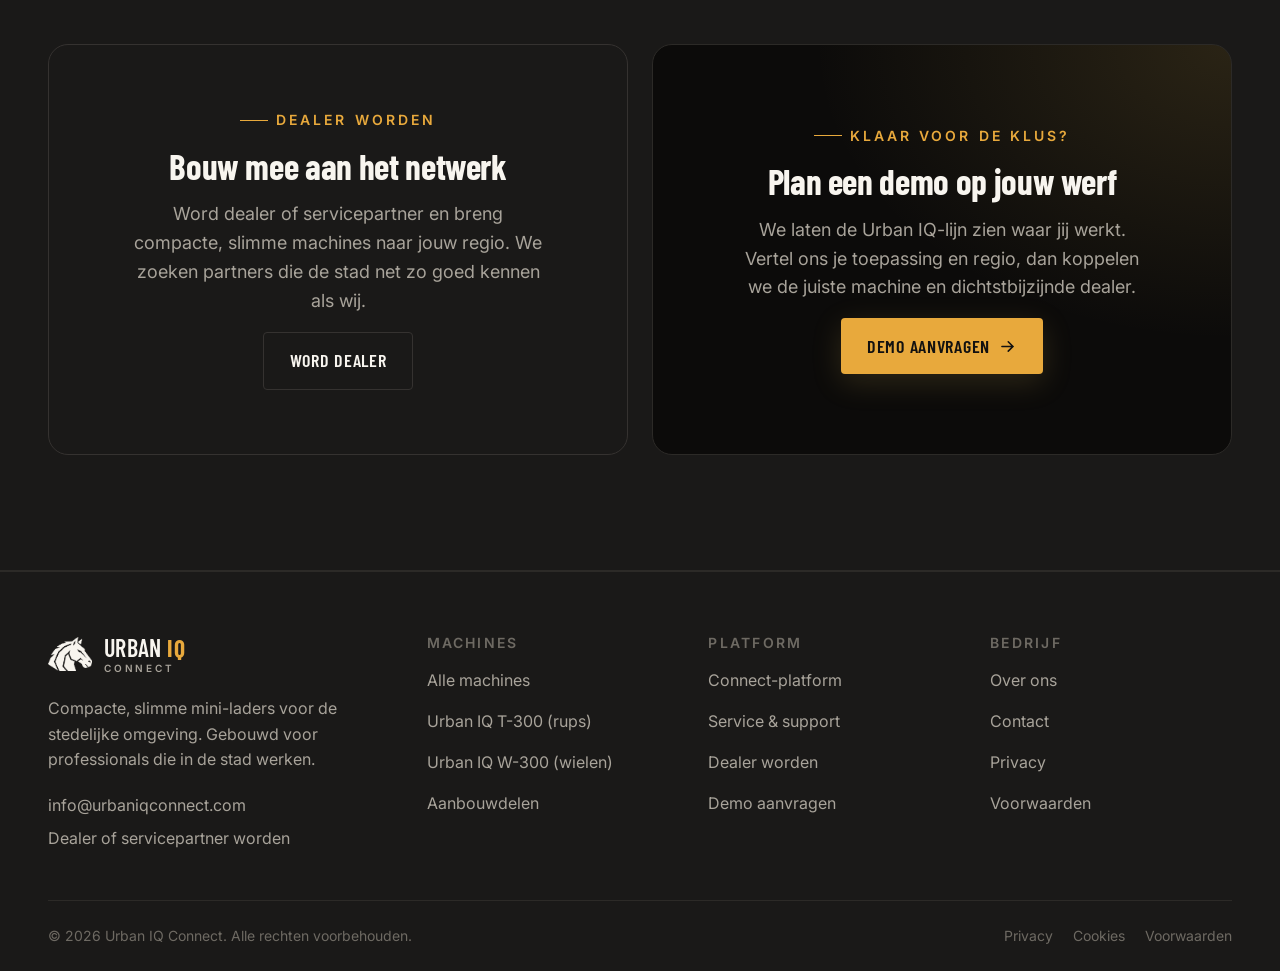
==== commit 66759c16: "Herbouw site in Volvo-layout-DNA (dark premium): full-bleed hero, beeldkaarten, alternerende feature" ====
--- a/index.html
+++ b/index.html
@@ -4,13 +4,14 @@
     <meta charset="utf-8" />
     <meta name="viewport" content="width=device-width, initial-scale=1" />
     <title>Urban IQ Connect — Compacte mini-laders voor de stad</title>
-    <meta name="description" content="Urban IQ Connect: compacte, slimme mini skid-steer loaders van IronCub voor krappe stedelijke en groene omgevingen. Vind je machine, vraag een demo aan of word dealer." />
+    <meta name="description" content="Urban IQ Connect: compacte, slimme mini skid-steer loaders voor krappe stedelijke en groene omgevingen. Vind je machine, vraag een demo aan of word dealer." />
     <link rel="canonical" href="https://urbaniqconnect.com/" />
     <meta property="og:type" content="website" />
     <meta property="og:site_name" content="Urban IQ Connect" />
     <meta property="og:title" content="Urban IQ Connect — Compacte mini-laders voor de stad" />
-    <meta property="og:description" content="Compacte, slimme mini-laders van IronCub. Gebouwd voor krappe ruimtes, zero-emissie en maximale wendbaarheid." />
+    <meta property="og:description" content="Compacte, slimme mini-laders. Gebouwd voor krappe ruimtes, zero-emissie en maximale wendbaarheid." />
     <meta property="og:url" content="https://urbaniqconnect.com/" />
+    <meta property="og:image" content="https://urbaniqconnect.com/assets/hero-city.jpg" />
     <meta name="theme-color" content="#121110" />
 
     <link rel="preconnect" href="https://fonts.googleapis.com" />
@@ -20,12 +21,13 @@
     <link rel="stylesheet" href="css/tokens.css" />
     <link rel="stylesheet" href="css/base.css" />
     <link rel="stylesheet" href="css/components.css" />
+    <link rel="stylesheet" href="css/layout.css" />
     <link rel="stylesheet" href="css/pages.css" />
 
     <link rel="icon" href="data:image/svg+xml,%3Csvg xmlns='http://www.w3.org/2000/svg' viewBox='0 0 32 32'%3E%3Crect width='32' height='32' rx='6' fill='%23121110'/%3E%3Cpath d='M9 22V10l7 5 7-5v12' fill='none' stroke='%23e8a93c' stroke-width='2.4' stroke-linejoin='round'/%3E%3C/svg%3E" />
 
     <script type="application/ld+json">
-      { "@context": "https://schema.org", "@type": "Organization", "name": "Urban IQ Connect", "url": "https://urbaniqconnect.com", "brand": "IronCub", "description": "Compacte, slimme mini-laders voor de stedelijke omgeving." }
+      { "@context": "https://schema.org", "@type": "Organization", "name": "Urban IQ Connect", "url": "https://urbaniqconnect.com", "description": "Compacte, slimme mini-laders voor de stedelijke omgeving." }
     </script>
   </head>
   <body>
@@ -33,85 +35,151 @@
     <div data-include="header"></div>
 
     <main id="main">
-      <!-- HERO -->
-      <section class="hero">
-        <div class="hero__bg"></div>
-        <div class="hero__grid"></div>
-        <div class="hero__inner">
-          <span class="eyebrow">Mini skid-steer loaders · Compacte kracht</span>
+      <!-- 1. FULL-BLEED HERO — emotie: machine aan het werk in de stad -->
+      <section class="hero-bleed">
+        <div class="hero-bleed__media">
+          <picture>
+            <source srcset="assets/hero-city.webp" type="image/webp" />
+            <img src="assets/hero-city.jpg" alt="Urban IQ mini-lader aan het werk in een Nederlandse stadsstraat bij gouden licht" width="1554" height="1012" fetchpriority="high" />
+          </picture>
+        </div>
+        <div class="hero-bleed__inner">
+          <span class="hero-bleed__eyebrow">Gebouwd voor de stad</span>
           <h1>Klein van stuk.<br /><span class="accent">Sterk</span> als een paard.</h1>
-          <p class="hero__lead">
-            De Urban IQ-mini­laders gaan waar grote machines vastlopen: smalle poorten, krappe
-            binnentuinen en bestrate werven. Compacte kracht, talloze aanbouwdelen, verbonden via Connect.
+          <p class="hero-bleed__lead">
+            Daar waar grote machines vastlopen — smalle poorten, krappe binnentuinen,
+            bestrate werven — gaat Urban IQ door. Compacte kracht, verbonden via Connect.
           </p>
-          <div class="hero__actions">
-            <a class="btn btn--primary" href="machines.html">Bekijk machines
+          <div class="hero-bleed__actions">
+            <a class="btn btn--primary" href="machines.html">Ontdek de machines
               <svg width="18" height="18" viewBox="0 0 24 24" fill="none" stroke="currentColor" stroke-width="2" stroke-linecap="round"><path d="M5 12h14M13 6l6 6-6 6" /></svg>
             </a>
             <a class="btn btn--ghost" href="contact.html">Demo aanvragen</a>
           </div>
-          <dl class="hero__stats">
-            <div class="stat"><dd class="stat__num">&lt;1m</dd><dt class="stat__label">Doorrijbreedte</dt></div>
-            <div class="stat"><dd class="stat__num">500<small>kg</small></dd><dt class="stat__label">Hefvermogen</dt></div>
-            <div class="stat"><dd class="stat__num">12+</dd><dt class="stat__label">Aanbouwdelen</dt></div>
-            <div class="stat"><dd class="stat__num">24/7</dd><dt class="stat__label">Connect-data</dt></div>
-          </dl>
-        </div>
-        <div class="hero__visual">
-          <picture>
-            <source srcset="assets/machine-wheels.webp" type="image/webp" />
-            <img src="assets/machine-wheels.jpg" alt="Urban IQ mini skid-steer loader op wielen met laadbak" width="1400" height="1080" fetchpriority="high" />
-          </picture>
-        </div>
-      </section>
-
-      <!-- VIND JE MACHINE -->
+        </div>
+      </section>
+
+      <!-- 2. HERO-STATS BALK -->
+      <section class="hero-stats">
+        <dl class="hero-stats__inner">
+          <div class="stat"><dd class="stat__num">&lt;1<small>m</small></dd><dt class="stat__label">Doorrijbreedte</dt></div>
+          <div class="stat"><dd class="stat__num">500<small>kg</small></dd><dt class="stat__label">Hefvermogen</dt></div>
+          <div class="stat"><dd class="stat__num">12+</dd><dt class="stat__label">Aanbouwdelen</dt></div>
+          <div class="stat"><dd class="stat__num">24/7</dd><dt class="stat__label">Connect-data</dt></div>
+        </dl>
+      </section>
+
+      <!-- 3. TOEPASSINGEN IN DE STAD — beeldkaarten-rij -->
       <section class="section" id="toepassingen">
         <div class="wrap">
-          <div class="section-head" data-reveal>
-            <div>
-              <span class="eyebrow">Vind je machine</span>
-              <h2>Begin bij de klus, niet bij de specs</h2>
-            </div>
-            <p>Kies je toepassing en wij tonen de machines die voor jouw omgeving gebouwd zijn.</p>
-          </div>
-          <div class="tile-grid">
-            <a class="tile" href="machines.html" data-reveal>
-              <span class="tile__icon" aria-hidden="true"><svg viewBox="0 0 24 24" fill="none" stroke="currentColor" stroke-width="1.8"><path d="M3 21h18M5 21V8l7-4 7 4v13M9 21v-6h6v6" stroke-linejoin="round"/></svg></span>
-              <h3>Stedelijk groen</h3>
+          <div class="section-head section-head--center" data-reveal>
+            <span class="eyebrow">Toepassingen in de stad</span>
+            <h2>Begin bij de klus, niet bij de specs</h2>
+            <p>Vier omgevingen waar compacte kracht en wendbaarheid het verschil maken.</p>
+          </div>
+          <div class="cardrow">
+            <a class="imgcard" href="machines.html" data-reveal>
+              <div class="imgcard__media">
+                <picture><source srcset="assets/app-groen.webp" type="image/webp" /><img src="assets/app-groen.jpg" alt="Mini-lader in stedelijk groen tussen bomen en plantsoen" loading="lazy" /></picture>
+              </div>
+              <span class="imgcard__label">Stedelijk groen
+                <svg viewBox="0 0 24 24" fill="none" stroke="currentColor" stroke-width="2" stroke-linecap="round"><path d="M5 12h14M13 6l6 6-6 6" /></svg>
+              </span>
               <p>Plantsoenen, parken en boomspiegels — wendbaar tussen obstakels.</p>
-              <span class="tile__arrow">Bekijk machines →</span>
-            </a>
-            <a class="tile" href="machines.html" data-reveal>
-              <span class="tile__icon" aria-hidden="true"><svg viewBox="0 0 24 24" fill="none" stroke="currentColor" stroke-width="1.8"><path d="M2 20h20M4 20v-8l6-3 6 3v8M9 20v-5h2v5" stroke-linejoin="round"/></svg></span>
-              <h3>Binnenstad &amp; bouw</h3>
+            </a>
+            <a class="imgcard" href="machines.html" data-reveal>
+              <div class="imgcard__media">
+                <picture><source srcset="assets/hero-city.webp" type="image/webp" /><img src="assets/hero-city.jpg" alt="Mini-lader in een smalle binnenstadsstraat" loading="lazy" /></picture>
+              </div>
+              <span class="imgcard__label">Binnenstad &amp; bouw
+                <svg viewBox="0 0 24 24" fill="none" stroke="currentColor" stroke-width="2" stroke-linecap="round"><path d="M5 12h14M13 6l6 6-6 6" /></svg>
+              </span>
               <p>Sloop, graafwerk en transport in smalle straten en binnenterreinen.</p>
-              <span class="tile__arrow">Bekijk machines →</span>
-            </a>
-            <a class="tile" href="machines.html" data-reveal>
-              <span class="tile__icon" aria-hidden="true"><svg viewBox="0 0 24 24" fill="none" stroke="currentColor" stroke-width="1.8"><path d="M12 3v4M12 17v4M3 12h4M17 12h4M6 6l3 3M15 15l3 3M18 6l-3 3M9 15l-3 3" stroke-linecap="round"/><circle cx="12" cy="12" r="3"/></svg></span>
-              <h3>Vastgoed &amp; beheer</h3>
+            </a>
+            <a class="imgcard" href="machines.html" data-reveal>
+              <div class="imgcard__media">
+                <picture><source srcset="assets/machine-wheels.webp" type="image/webp" /><img src="assets/machine-wheels.jpg" alt="Urban IQ wiellader bij vastgoedbeheer" loading="lazy" /></picture>
+              </div>
+              <span class="imgcard__label">Vastgoed &amp; beheer
+                <svg viewBox="0 0 24 24" fill="none" stroke="currentColor" stroke-width="2" stroke-linecap="round"><path d="M5 12h14M13 6l6 6-6 6" /></svg>
+              </span>
               <p>Onderhoud van complexen, daktuinen en logistieke binnenhoven.</p>
-              <span class="tile__arrow">Bekijk machines →</span>
-            </a>
-            <a class="tile" href="machines.html" data-reveal>
-              <span class="tile__icon" aria-hidden="true"><svg viewBox="0 0 24 24" fill="none" stroke="currentColor" stroke-width="1.8"><path d="M3 7l9-4 9 4-9 4-9-4z" stroke-linejoin="round"/><path d="M3 7v6l9 4 9-4V7M3 13v4l9 4 9-4v-4" stroke-linejoin="round"/></svg></span>
-              <h3>Gemeente &amp; infra</h3>
-              <p>Inzetbaar over je hele areaal, met fleetdata in één dashboard.</p>
-              <span class="tile__arrow">Bekijk machines →</span>
-            </a>
-          </div>
-        </div>
-      </section>
-
-      <!-- UITGELICHTE MACHINES -->
-      <section class="section" id="machines" style="padding-top: 0">
-        <div class="wrap">
-          <div class="section-head" data-reveal>
-            <div>
-              <span class="eyebrow">De Urban IQ-lijn</span>
-              <h2>Eén platform. Jouw ondergrond.</h2>
-            </div>
+            </a>
+            <a class="imgcard" href="machines.html" data-reveal>
+              <div class="imgcard__media">
+                <picture><source srcset="assets/machine-tracks.webp" type="image/webp" /><img src="assets/machine-tracks.jpg" alt="Urban IQ rupslader voor gemeente en infra" loading="lazy" /></picture>
+              </div>
+              <span class="imgcard__label">Gemeente &amp; infra
+                <svg viewBox="0 0 24 24" fill="none" stroke="currentColor" stroke-width="2" stroke-linecap="round"><path d="M5 12h14M13 6l6 6-6 6" /></svg>
+              </span>
+              <p>Inzetbaar over je hele areaal, met vlootdata in één dashboard.</p>
+            </a>
+          </div>
+        </div>
+      </section>
+
+      <!-- 4. ALTERNERENDE FEATURE-RIJEN — systeem boven specs -->
+      <section class="section section--surface">
+        <div class="wrap">
+          <!-- Connect -->
+          <div class="feature-row" data-reveal>
+            <div class="feature-row__body">
+              <span class="eyebrow">Connect-platform</span>
+              <h3>Niet zomaar machines. Een verbonden vloot.</h3>
+              <p>Connect tilt elke machine van losse aanwinst naar onderdeel van je digitale werf. Live inzicht, voorspeld onderhoud, één dashboard.</p>
+              <ul class="feature-row__list">
+                <li><svg viewBox="0 0 24 24" fill="none" stroke="currentColor" stroke-width="2.4" stroke-linecap="round" stroke-linejoin="round"><path d="M20 6L9 17l-5-5"/></svg> Locatie, accustatus en draaiuren in realtime</li>
+                <li><svg viewBox="0 0 24 24" fill="none" stroke="currentColor" stroke-width="2.4" stroke-linecap="round" stroke-linejoin="round"><path d="M20 6L9 17l-5-5"/></svg> Voorspeld onderhoud — vóór stilstand</li>
+                <li><svg viewBox="0 0 24 24" fill="none" stroke="currentColor" stroke-width="2.4" stroke-linecap="round" stroke-linejoin="round"><path d="M20 6L9 17l-5-5"/></svg> Eén platform voor je hele vloot</li>
+              </ul>
+              <a class="btn btn--ghost" href="connect.html">Ontdek Connect</a>
+            </div>
+            <div class="feature-row__media">
+              <picture><source srcset="assets/connect-cab.webp" type="image/webp" /><img src="assets/connect-cab.jpg" alt="Operator bekijkt telemetrie op een tablet in de cabine" loading="lazy" /></picture>
+            </div>
+          </div>
+
+          <!-- Service -->
+          <div class="feature-row feature-row--reverse" data-reveal>
+            <div class="feature-row__body">
+              <span class="eyebrow">Service &amp; support</span>
+              <h3>Uptime is de afspraak.</h3>
+              <p>Onderhoud op afstand voorspeld door Connect, onderdelen op voorraad en een servicenetwerk dat binnen 24 uur ter plaatse is. Jouw machine staat niet stil.</p>
+              <ul class="feature-row__list">
+                <li><svg viewBox="0 0 24 24" fill="none" stroke="currentColor" stroke-width="2.4" stroke-linecap="round" stroke-linejoin="round"><path d="M20 6L9 17l-5-5"/></svg> Servicenetwerk binnen 24 uur ter plaatse</li>
+                <li><svg viewBox="0 0 24 24" fill="none" stroke="currentColor" stroke-width="2.4" stroke-linecap="round" stroke-linejoin="round"><path d="M20 6L9 17l-5-5"/></svg> Onderdelen op voorraad, snelle wissel</li>
+                <li><svg viewBox="0 0 24 24" fill="none" stroke="currentColor" stroke-width="2.4" stroke-linecap="round" stroke-linejoin="round"><path d="M20 6L9 17l-5-5"/></svg> 12+ aanbouwdelen, 30s wisseltijd</li>
+              </ul>
+              <a class="btn btn--ghost" href="service.html">Naar support</a>
+            </div>
+            <div class="feature-row__media">
+              <picture><source srcset="assets/service-shop.webp" type="image/webp" /><img src="assets/service-shop.jpg" alt="Technicus voert onderhoud uit aan een Urban IQ machine in de werkplaats" loading="lazy" /></picture>
+            </div>
+          </div>
+        </div>
+      </section>
+
+      <!-- 5. DONKER FULL-BLEED MEDIA-BLOK -->
+      <section class="mediaband">
+        <div class="mediaband__media">
+          <picture><source srcset="assets/machine-tracks.webp" type="image/webp" /><img src="assets/machine-tracks.jpg" alt="Urban IQ rupslader in actie" loading="lazy" /></picture>
+        </div>
+        <div class="mediaband__inner" data-reveal>
+          <span class="eyebrow">Zero-emissie</span>
+          <h2>Stil, schoon, en overal toegelaten.</h2>
+          <p>Volledig elektrisch — geen uitstoot, weinig geluid, toegang tot elke milieuzone. De stad van morgen vraagt om machines die er thuishoren.</p>
+          <a class="btn btn--primary" href="machines.html">Bekijk de lijn
+            <svg width="18" height="18" viewBox="0 0 24 24" fill="none" stroke="currentColor" stroke-width="2" stroke-linecap="round"><path d="M5 12h14M13 6l6 6-6 6" /></svg>
+          </a>
+        </div>
+      </section>
+
+      <!-- 6. DE LIJN — twee modellen + aanbouwdelen -->
+      <section class="section">
+        <div class="wrap">
+          <div class="section-head section-head--center" data-reveal>
+            <span class="eyebrow">De Urban IQ-lijn</span>
+            <h2>Eén platform. Jouw ondergrond.</h2>
             <p>Kies rups voor maximale grip, of wielen voor snelheid op verharde grond. Beide standaard met Connect.</p>
           </div>
           <div class="machine-grid">
@@ -169,57 +237,23 @@
         </div>
       </section>
 
-      <!-- USP STRIP -->
-      <section class="usp section">
-        <div class="wrap">
-          <div class="section-head" data-reveal>
-            <div>
-              <span class="eyebrow">Waarom Urban IQ</span>
-              <h2>Niet zomaar machines. Een verbonden vloot.</h2>
-            </div>
-            <p>Connect tilt elke machine van losse aanwinst naar onderdeel van je digitale werf.</p>
-          </div>
-          <div class="usp-grid">
-            <div class="usp__item" data-reveal><span class="usp__num">01</span><h3>Gebouwd voor krapte</h3><p>Doorrijbreedtes onder de meter en een draaicirkel die in elke binnenstad past.</p></div>
-            <div class="usp__item" data-reveal><span class="usp__num">02</span><h3>Zero-emissie</h3><p>Volledig elektrisch — stil, schoon en toegelaten in elke milieuzone.</p></div>
-            <div class="usp__item" data-reveal><span class="usp__num">03</span><h3>Live telemetrie</h3><p>Locatie, accustatus, draaiuren en onderhoud — realtime in één dashboard.</p></div>
-            <div class="usp__item" data-reveal><span class="usp__num">04</span><h3>Eén platform</h3><p>Wissel aanbouwdelen, plan onderhoud en beheer je hele vloot via Connect.</p></div>
-          </div>
-        </div>
-      </section>
-
-      <!-- SERVICE + DEALER TEASER -->
-      <section class="section">
-        <div class="wrap">
-          <div class="split">
-            <div class="panel" data-reveal>
-              <span class="eyebrow">Service &amp; support</span>
-              <h3>Uptime is de afspraak</h3>
-              <p>Onderhoud op afstand voorspeld door Connect, onderdelen op voorraad en een servicenetwerk dat binnen 24 uur ter plaatse is. Jouw machine staat niet stil.</p>
-              <a class="btn btn--ghost" href="service.html">Naar support</a>
-            </div>
-            <div class="panel panel--gold" data-reveal>
+      <!-- 7. TWEE-KOLOMS CTA — dealer + demo -->
+      <section class="section section--surface">
+        <div class="wrap">
+          <div class="duo">
+            <div class="duo__panel" data-reveal>
               <span class="eyebrow">Dealer worden</span>
               <h3>Bouw mee aan het netwerk</h3>
-              <p>Word dealer of servicepartner van Urban IQ Connect en breng compacte, slimme machines naar jouw regio. We zoeken partners die de stad net zo goed kennen als wij.</p>
-              <a class="btn btn--primary" href="dealer.html">Word dealer</a>
-            </div>
-          </div>
-        </div>
-      </section>
-
-      <!-- CTA BAND -->
-      <section class="section" style="padding-top: 0">
-        <div class="wrap">
-          <div class="cta-band" data-reveal>
-            <span class="eyebrow" style="justify-content: center">Klaar voor de klus?</span>
-            <h2>Plan een demo op jouw eigen werf</h2>
-            <p>We laten de Urban IQ-lijn zien waar jij werkt. Vertel ons je toepassing en regio, dan koppelen we de juiste machine en dichtstbijzijnde dealer.</p>
-            <div class="cta-band__actions">
+              <p>Word dealer of servicepartner en breng compacte, slimme machines naar jouw regio. We zoeken partners die de stad net zo goed kennen als wij.</p>
+              <a class="btn btn--ghost" href="dealer.html">Word dealer</a>
+            </div>
+            <div class="duo__panel duo__panel--dark" data-reveal>
+              <span class="eyebrow">Klaar voor de klus?</span>
+              <h3>Plan een demo op jouw werf</h3>
+              <p>We laten de Urban IQ-lijn zien waar jij werkt. Vertel ons je toepassing en regio, dan koppelen we de juiste machine en dichtstbijzijnde dealer.</p>
               <a class="btn btn--primary" href="contact.html">Demo aanvragen
                 <svg width="18" height="18" viewBox="0 0 24 24" fill="none" stroke="currentColor" stroke-width="2" stroke-linecap="round"><path d="M5 12h14M13 6l6 6-6 6" /></svg>
               </a>
-              <a class="btn btn--ghost" href="machines.html">Bekijk alle machines</a>
             </div>
           </div>
         </div>
--- a/css/tokens.css
+++ b/css/tokens.css
@@ -1,6 +1,6 @@
 /* ============================================================
    URBAN IQ CONNECT — Design System (tokens)
-   Merk: IronCub / Urban IQ — industrieel premium, zwart-goud
+   Merk: Urban IQ Connect — industrieel premium, zwart-goud
    Fonts: Barlow Condensed (display) + Inter (body)
    ============================================================ */
 
@@ -56,7 +56,7 @@
    ============================================================ */
 :root,
 [data-theme='dark'] {
-  /* IronCub kern: zwart-goud-cream */
+  /* Kern: zwart-goud-cream */
   --color-bg: #121110;
   --color-surface: #1a1918;
   --color-surface-2: #201f1d;
--- a/css/components.css
+++ b/css/components.css
@@ -42,264 +42,11 @@
   height: 1.05em;
 }
 
-/* ---------- Header ---------- */
-.site-header {
-  position: fixed;
-  inset: 0 0 auto 0;
-  z-index: 100;
-  display: flex;
-  align-items: center;
-  justify-content: space-between;
-  gap: var(--space-6);
-  padding: var(--space-4) clamp(1.25rem, 4vw, 3rem);
-  background: color-mix(in srgb, var(--color-bg) 78%, transparent);
-  backdrop-filter: blur(14px);
-  -webkit-backdrop-filter: blur(14px);
-  border-bottom: 1px solid transparent;
-  transition: border-color 0.3s ease, background 0.3s ease;
-}
-.site-header.is-scrolled {
-  border-bottom-color: var(--color-divider);
-}
-.brand {
-  display: inline-flex;
-  align-items: center;
-  gap: var(--space-3);
-  font-family: var(--font-display);
-  font-weight: 600;
-  letter-spacing: 0.02em;
-}
-.brand__logo {
-  width: 38px;
-  height: 38px;
-  color: var(--color-primary);
-  flex: none;
-}
-.brand__mark {
-  width: 42px;
-  height: auto;
-  flex: none;
-}
-/* cream mark op donker, zwart mark op licht */
-.brand__mark--black {
-  display: none;
-}
-[data-theme='light'] .brand__mark--cream {
-  display: none;
-}
-[data-theme='light'] .brand__mark--black {
-  display: block;
-}
-.brand__name {
-  font-size: var(--text-lg);
-  line-height: 1;
-}
-.brand__name b {
-  font-weight: 700;
-}
-.brand__sub {
-  display: block;
-  font-family: var(--font-body);
-  font-size: 0.625rem;
-  letter-spacing: 0.28em;
-  text-transform: uppercase;
-  color: var(--color-text-muted);
-  margin-top: 2px;
-}
-.nav {
-  display: flex;
-  align-items: center;
-  gap: clamp(var(--space-4), 2vw, var(--space-8));
-}
-.nav__link {
-  font-size: var(--text-sm);
-  font-weight: 500;
-  color: var(--color-text-muted);
-  position: relative;
-}
-.nav__link:hover {
-  color: var(--color-text);
-}
-.nav__link::after {
-  content: '';
-  position: absolute;
-  left: 0;
-  bottom: -6px;
-  width: 0;
-  height: 2px;
-  background: var(--color-primary);
-  transition: width var(--transition-interactive);
-}
-.nav__link:hover::after,
-.nav__link.is-active::after {
-  width: 100%;
-}
-.nav__link.is-active {
-  color: var(--color-text);
-}
-.header-actions {
-  display: flex;
-  align-items: center;
-  gap: var(--space-3);
-}
-.icon-btn {
-  display: grid;
-  place-items: center;
-  width: 40px;
-  height: 40px;
-  border-radius: var(--radius-full);
-  border: 1px solid var(--color-border);
-  color: var(--color-text-muted);
-}
-.icon-btn:hover {
-  color: var(--color-primary);
-  border-color: var(--color-primary);
-}
-.menu-toggle {
-  display: none;
-}
-
-/* ---------- Hero ---------- */
-.hero {
-  position: relative;
-  min-height: 100svh;
-  display: grid;
-  grid-template-columns: 1.05fr 0.95fr;
-  align-items: center;
-  gap: var(--space-8);
-  overflow: hidden;
-  isolation: isolate;
-  padding-top: 6rem;
-}
-.hero__inner {
-  align-self: center;
-}
-.hero__visual {
-  position: relative;
-  height: 100%;
-  min-height: 60svh;
-  display: grid;
-  place-items: center;
-  padding-right: clamp(1.25rem, 4vw, 3rem);
-}
-.hero__visual img {
-  width: 100%;
-  max-width: 680px;
-  filter: drop-shadow(0 30px 60px rgba(0, 0, 0, 0.55));
-  border-radius: var(--radius-lg);
-}
-.hero__visual::after {
-  content: '';
-  position: absolute;
-  inset: auto 0 8% 0;
-  height: 1px;
-  background: linear-gradient(90deg, transparent, var(--color-primary), transparent);
-  opacity: 0.4;
-}
-@media (max-width: 920px) {
-  .hero {
-    grid-template-columns: 1fr;
-    align-items: flex-end;
-    padding-bottom: var(--space-16);
-  }
-  .hero__visual {
-    grid-row: 1;
-    min-height: 38svh;
-    padding: 0 clamp(1.25rem, 4vw, 3rem);
-  }
-  .hero__visual img {
-    max-width: 520px;
-  }
-}
-.hero__bg {
-  position: absolute;
-  inset: 0;
-  z-index: -2;
-  background:
-    radial-gradient(120% 80% at 80% 10%, rgba(200, 164, 78, 0.14), transparent 55%),
-    radial-gradient(90% 70% at 10% 90%, rgba(200, 164, 78, 0.08), transparent 60%),
-    var(--color-bg);
-}
-.hero__grid {
-  position: absolute;
-  inset: 0;
-  z-index: -1;
-  background-image:
-    linear-gradient(to right, var(--color-divider) 1px, transparent 1px),
-    linear-gradient(to bottom, var(--color-divider) 1px, transparent 1px);
-  background-size: 64px 64px;
-  -webkit-mask-image: radial-gradient(circle at 75% 35%, black, transparent 72%);
-  mask-image: radial-gradient(circle at 75% 35%, black, transparent 72%);
-  opacity: 0.5;
-}
-.hero__inner {
-  width: 100%;
-  padding-left: clamp(1.25rem, 4vw, 3rem);
-  padding-right: var(--space-6);
-}
-.hero h1 {
-  font-size: var(--text-hero);
-  font-weight: 700;
-  margin-top: var(--space-5);
-  max-width: 16ch;
-}
-.hero h1 .accent {
-  color: var(--color-primary);
-}
-.hero__lead {
-  margin-top: var(--space-6);
-  font-size: var(--text-lg);
-  color: var(--color-text-muted);
-  max-width: 52ch;
-}
-.hero__actions {
-  margin-top: var(--space-8);
-  display: flex;
-  flex-wrap: wrap;
-  gap: var(--space-4);
-}
-.hero__stats {
-  margin-top: var(--space-12);
-  display: grid;
-  grid-template-columns: repeat(4, minmax(0, 1fr));
-  gap: var(--space-6) clamp(var(--space-4), 3vw, var(--space-10));
-  border-top: 1px solid var(--color-divider);
-  padding-top: var(--space-6);
-}
-.stat__num {
-  font-family: var(--font-display);
-  font-size: var(--text-2xl);
-  font-weight: 700;
-  color: var(--color-primary);
-  line-height: 1;
-}
-.stat__label {
-  font-size: var(--text-xs);
-  letter-spacing: 0.14em;
-  text-transform: uppercase;
-  color: var(--color-text-muted);
-  margin-top: var(--space-2);
-}
-
-/* ---------- Section header ---------- */
-.section-head {
-  display: flex;
-  align-items: flex-end;
-  justify-content: space-between;
-  gap: var(--space-8);
-  margin-bottom: var(--space-12);
-  flex-wrap: wrap;
-}
-.section-head h2 {
-  font-size: var(--text-2xl);
-  font-weight: 700;
-  max-width: 18ch;
-  margin-top: var(--space-3);
-}
-.section-head p {
-  color: var(--color-text-muted);
-  max-width: 42ch;
-}
+/* ---------- Header / Hero / Section-head ----------
+   VERVANGEN door css/layout.css (Volvo-DNA, dark premium).
+   De oude regels zijn verwijderd om dubbele headers en
+   conflicterende layout te voorkomen. Zie css/layout.css.
+   --------------------------------------------------- */
 
 /* ---------- Application tiles ("Vind je machine") ---------- */
 .tile-grid {
--- a/css/layout.css
+++ b/css/layout.css
@@ -0,0 +1,625 @@
+/* ============================================================
+   layout.css — Urban IQ Connect
+   Volvo CE layout-DNA, toegepast in dark premium huisstijl.
+   Topbalk · logo-blok · mega-menu · full-bleed hero ·
+   beeldkaarten-rij · alternerende feature-rijen ·
+   donker media-blok · twee-koloms CTA · toepassingen ·
+   page-hero · news/lijst-rijen.
+   ============================================================ */
+
+/* ============================================================
+   1. HEADER — topbalk + logo-blok + mega-menu nav
+   ============================================================ */
+.site-header {
+  position: fixed;
+  inset: 0 0 auto 0;
+  z-index: 100;
+  background: color-mix(in srgb, var(--color-bg) 92%, transparent);
+  backdrop-filter: blur(16px);
+  -webkit-backdrop-filter: blur(16px);
+  border-bottom: 1px solid transparent;
+  transition: border-color 0.3s ease, background 0.3s ease, box-shadow 0.3s ease;
+}
+.site-header.is-scrolled {
+  border-bottom-color: var(--color-divider);
+  box-shadow: var(--shadow-sm);
+}
+
+/* ---- Topbalk (utility) ---- */
+.topbar {
+  background: #0c0b0a;
+  border-bottom: 1px solid var(--color-divider);
+}
+[data-theme='light'] .topbar {
+  background: #1a1918;
+}
+.topbar__inner {
+  max-width: var(--content-wide);
+  margin-inline: auto;
+  padding: 0.45rem clamp(1.25rem, 4vw, 3rem);
+  display: flex;
+  align-items: center;
+  justify-content: flex-end;
+  gap: var(--space-6);
+}
+.topbar__link {
+  display: inline-flex;
+  align-items: center;
+  gap: var(--space-2);
+  font-size: 0.75rem;
+  letter-spacing: 0.04em;
+  color: #b8b2a8;
+}
+.topbar__link:hover { color: var(--color-primary); }
+.topbar__link svg { width: 14px; height: 14px; flex: none; }
+.topbar__sep { color: #4a4640; font-size: 0.75rem; }
+
+/* ---- Logo-rij ---- */
+.headbar {
+  max-width: var(--content-wide);
+  margin-inline: auto;
+  padding: var(--space-4) clamp(1.25rem, 4vw, 3rem);
+  display: flex;
+  align-items: center;
+  justify-content: space-between;
+  gap: var(--space-6);
+}
+.brand {
+  display: inline-flex;
+  align-items: center;
+  gap: var(--space-3);
+  font-family: var(--font-display);
+  font-weight: 600;
+  letter-spacing: 0.02em;
+}
+.brand__mark { width: 44px; height: auto; flex: none; }
+.brand__mark--black { display: none; }
+[data-theme='light'] .brand__mark--cream { display: none; }
+[data-theme='light'] .brand__mark--black { display: block; }
+.brand__name { font-size: var(--text-lg); line-height: 1; }
+.brand__name b { font-weight: 700; }
+.brand__sub {
+  display: block;
+  font-family: var(--font-body);
+  font-size: 0.625rem;
+  letter-spacing: 0.28em;
+  text-transform: uppercase;
+  color: var(--color-text-muted);
+  margin-top: 3px;
+}
+
+.headbar__right {
+  display: flex;
+  align-items: center;
+  gap: var(--space-3);
+}
+.icon-btn {
+  display: grid;
+  place-items: center;
+  width: 40px;
+  height: 40px;
+  border-radius: var(--radius-full);
+  border: 1px solid var(--color-border);
+  color: var(--color-text-muted);
+  flex: none;
+}
+.icon-btn:hover { color: var(--color-primary); border-color: var(--color-primary); }
+
+/* ---- Primaire navigatiebalk + mega-menu ---- */
+.navbar {
+  border-top: 1px solid var(--color-divider);
+  background: color-mix(in srgb, var(--color-surface) 60%, transparent);
+}
+.navbar__inner {
+  max-width: var(--content-wide);
+  margin-inline: auto;
+  padding-inline: clamp(1.25rem, 4vw, 3rem);
+  display: flex;
+  align-items: stretch;
+  justify-content: center;
+  gap: clamp(var(--space-2), 2vw, var(--space-10));
+}
+.nav-item { position: relative; display: flex; }
+.nav__link {
+  display: inline-flex;
+  align-items: center;
+  gap: var(--space-2);
+  padding: var(--space-4) var(--space-2);
+  font-family: var(--font-display);
+  font-size: var(--text-sm);
+  font-weight: 600;
+  letter-spacing: 0.1em;
+  text-transform: uppercase;
+  color: var(--color-text-muted);
+  position: relative;
+}
+.nav__link:hover,
+.nav-item.is-open .nav__link { color: var(--color-text); }
+.nav__link::after {
+  content: '';
+  position: absolute;
+  left: 0; right: 0; bottom: -1px;
+  height: 2px;
+  background: var(--color-primary);
+  transform: scaleX(0);
+  transition: transform var(--transition-interactive);
+}
+.nav__link:hover::after,
+.nav__link.is-active::after,
+.nav-item.is-open .nav__link::after { transform: scaleX(1); }
+.nav__link.is-active { color: var(--color-text); }
+.nav__link .caret { width: 12px; height: 12px; transition: transform var(--transition-interactive); }
+.nav-item.is-open .nav__link .caret { transform: rotate(180deg); }
+
+/* Mega-menu paneel */
+.megamenu {
+  position: absolute;
+  top: 100%;
+  left: 50%;
+  transform: translate(-50%, 8px);
+  min-width: 280px;
+  background: var(--color-surface);
+  border: 1px solid var(--color-border);
+  border-radius: var(--radius-lg);
+  box-shadow: var(--shadow-lg);
+  padding: var(--space-5);
+  display: grid;
+  gap: var(--space-1);
+  opacity: 0;
+  visibility: hidden;
+  pointer-events: none;
+  transition: opacity 0.2s ease, transform 0.2s ease, visibility 0.2s;
+  z-index: 120;
+}
+.nav-item:hover .megamenu,
+.nav-item.is-open .megamenu {
+  opacity: 1;
+  visibility: visible;
+  pointer-events: auto;
+  transform: translate(-50%, 0);
+}
+.megamenu a {
+  display: flex;
+  flex-direction: column;
+  gap: 2px;
+  padding: var(--space-3) var(--space-4);
+  border-radius: var(--radius-md);
+}
+.megamenu a:hover { background: var(--color-surface-2); }
+.megamenu a strong {
+  font-family: var(--font-display);
+  font-size: var(--text-base);
+  font-weight: 600;
+  color: var(--color-text);
+}
+.megamenu a span {
+  font-size: var(--text-xs);
+  color: var(--color-text-muted);
+}
+
+/* ---- Mobiel menu ---- */
+.menu-toggle { display: none; }
+@media (max-width: 920px) {
+  .navbar { display: none; }
+  .menu-toggle { display: grid; }
+  .topbar__inner { justify-content: space-between; }
+  .mobile-nav {
+    position: fixed;
+    inset: 0 0 0 auto;
+    width: min(86vw, 360px);
+    z-index: 130;
+    background: var(--color-surface);
+    border-left: 1px solid var(--color-border);
+    padding: var(--space-8) var(--space-6);
+    overflow-y: auto;
+    transform: translateX(100%);
+    transition: transform 0.4s cubic-bezier(0.16, 1, 0.3, 1);
+    display: flex;
+    flex-direction: column;
+    gap: var(--space-2);
+  }
+  .mobile-nav.is-open { transform: none; }
+  .mobile-nav__group { border-bottom: 1px solid var(--color-divider); padding-block: var(--space-2); }
+  .mobile-nav__head {
+    width: 100%;
+    display: flex;
+    align-items: center;
+    justify-content: space-between;
+    padding: var(--space-3) 0;
+    font-family: var(--font-display);
+    font-size: var(--text-lg);
+    font-weight: 600;
+    letter-spacing: 0.04em;
+    text-transform: uppercase;
+    color: var(--color-text);
+  }
+  .mobile-nav__head .caret { width: 16px; height: 16px; transition: transform 0.25s ease; }
+  .mobile-nav__group.is-open .caret { transform: rotate(180deg); }
+  .mobile-nav__sub {
+    display: grid;
+    gap: var(--space-1);
+    max-height: 0;
+    overflow: hidden;
+    transition: max-height 0.3s ease;
+  }
+  .mobile-nav__group.is-open .mobile-nav__sub { max-height: 400px; }
+  .mobile-nav__sub a {
+    padding: var(--space-2) var(--space-3);
+    font-size: var(--text-base);
+    color: var(--color-text-muted);
+  }
+  .mobile-nav__sub a:hover { color: var(--color-primary); }
+  .mobile-nav__cta { margin-top: var(--space-5); }
+  body.nav-open::before {
+    content: '';
+    position: fixed; inset: 0; z-index: 125;
+    background: rgba(0,0,0,.55);
+    backdrop-filter: blur(2px);
+  }
+}
+@media (min-width: 921px) { .mobile-nav { display: none; } }
+
+/* Header-hoogte compensatie (fixed) */
+:root { --header-h: 152px; }
+@media (max-width: 920px) { :root { --header-h: 104px; } }
+
+/* ============================================================
+   2. FULL-BLEED HERO (Volvo "Building Tomorrow")
+   ============================================================ */
+.hero-bleed {
+  position: relative;
+  min-height: min(92svh, 880px);
+  display: flex;
+  align-items: flex-end;
+  isolation: isolate;
+  margin-top: var(--header-h);
+  overflow: hidden;
+}
+.hero-bleed__media { position: absolute; inset: 0; z-index: -2; }
+.hero-bleed__media img { width: 100%; height: 100%; object-fit: cover; }
+.hero-bleed::after {
+  content: '';
+  position: absolute; inset: 0; z-index: -1;
+  background:
+    linear-gradient(180deg, rgba(10,9,8,.35) 0%, rgba(10,9,8,.05) 35%, rgba(10,9,8,.55) 78%, rgba(10,9,8,.92) 100%),
+    linear-gradient(90deg, rgba(10,9,8,.7) 0%, rgba(10,9,8,.15) 45%, transparent 70%);
+}
+.hero-bleed__inner {
+  width: 100%;
+  max-width: var(--content-wide);
+  margin-inline: auto;
+  padding: 0 clamp(1.25rem, 4vw, 3rem) clamp(var(--space-12), 7vw, var(--space-24));
+}
+.hero-bleed .eyebrow { color: var(--color-primary); }
+.hero-bleed__eyebrow {
+  font-family: var(--font-body);
+  font-size: var(--text-sm);
+  font-weight: 600;
+  letter-spacing: 0.22em;
+  text-transform: uppercase;
+  color: #e9e3d8;
+}
+.hero-bleed h1 {
+  color: #fff;
+  font-size: var(--text-hero);
+  font-weight: 700;
+  letter-spacing: -0.01em;
+  text-transform: uppercase;
+  margin-top: var(--space-4);
+  max-width: 16ch;
+  text-shadow: 0 2px 30px rgba(0,0,0,.4);
+}
+.hero-bleed h1 .accent { color: var(--color-primary); }
+.hero-bleed__lead {
+  color: #e4ded3;
+  font-size: var(--text-lg);
+  max-width: 54ch;
+  margin-top: var(--space-6);
+}
+.hero-bleed__actions {
+  margin-top: var(--space-8);
+  display: flex;
+  flex-wrap: wrap;
+  gap: var(--space-4);
+}
+.hero-bleed .btn--ghost { color: #fff; border-color: rgba(255,255,255,.4); }
+.hero-bleed .btn--ghost:hover { color: var(--color-primary); border-color: var(--color-primary); }
+
+/* Hero-stats balk onder hero */
+.hero-stats {
+  background: var(--color-surface);
+  border-bottom: 1px solid var(--color-divider);
+}
+.hero-stats__inner {
+  max-width: var(--content-wide);
+  margin-inline: auto;
+  padding: clamp(var(--space-6), 3vw, var(--space-10)) clamp(1.25rem, 4vw, 3rem);
+  display: grid;
+  grid-template-columns: repeat(4, minmax(0, 1fr));
+  gap: var(--space-6);
+}
+.hero-stats .stat { border-left: 2px solid var(--color-primary); padding-left: var(--space-4); }
+.stat__num {
+  font-family: var(--font-display);
+  font-size: var(--text-2xl);
+  font-weight: 700;
+  color: var(--color-text);
+  line-height: 1;
+}
+.stat__num small { font-size: 0.5em; color: var(--color-text-muted); }
+.stat__label {
+  font-size: var(--text-xs);
+  letter-spacing: 0.12em;
+  text-transform: uppercase;
+  color: var(--color-text-muted);
+  margin-top: var(--space-2);
+}
+@media (max-width: 720px) {
+  .hero-stats__inner { grid-template-columns: repeat(2, 1fr); gap: var(--space-7) var(--space-4); }
+}
+
+/* ============================================================
+   3. PAGE-HERO (binnenpagina's)
+   ============================================================ */
+.page-hero {
+  position: relative;
+  margin-top: var(--header-h);
+  isolation: isolate;
+  overflow: hidden;
+  background: var(--color-surface);
+  border-bottom: 1px solid var(--color-divider);
+}
+.page-hero--image { min-height: 52svh; display: flex; align-items: flex-end; }
+.page-hero--image .page-hero__media { position: absolute; inset: 0; z-index: -2; }
+.page-hero--image .page-hero__media img { width: 100%; height: 100%; object-fit: cover; }
+.page-hero--image::after {
+  content: ''; position: absolute; inset: 0; z-index: -1;
+  background: linear-gradient(180deg, rgba(10,9,8,.3) 0%, rgba(10,9,8,.4) 55%, rgba(10,9,8,.9) 100%);
+}
+.page-hero--image h1, .page-hero--image .page-hero__lead { color: #fff; }
+.page-hero--image .eyebrow { color: var(--color-primary); }
+.page-hero__inner {
+  max-width: var(--content-wide);
+  margin-inline: auto;
+  padding: clamp(var(--space-12), 7vw, var(--space-20)) clamp(1.25rem, 4vw, 3rem);
+}
+.page-hero h1 {
+  font-size: var(--text-3xl);
+  font-weight: 700;
+  text-transform: uppercase;
+  margin-top: var(--space-4);
+  max-width: 18ch;
+}
+.page-hero__lead,
+.page-hero .lead {
+  font-size: var(--text-lg);
+  color: var(--color-text-muted);
+  max-width: 56ch;
+  margin-top: var(--space-5);
+}
+.page-hero--image .page-hero__lead,
+.page-hero--image .lead { color: #e4ded3; }
+
+/* Breadcrumb */
+.crumbs {
+  display: flex;
+  gap: var(--space-2);
+  font-size: var(--text-xs);
+  letter-spacing: 0.04em;
+  color: var(--color-text-faint);
+  margin-bottom: var(--space-4);
+}
+.crumbs a:hover { color: var(--color-primary); }
+.page-hero--image .crumbs { color: #cfc8bd; }
+/* Bestaande .breadcrumb leesbaar op beeld-hero */
+.page-hero--image .breadcrumb { color: #cfc8bd; }
+.page-hero--image .breadcrumb a { color: #e9e3d8; }
+.page-hero--image .breadcrumb a:hover { color: var(--color-primary); }
+.page-hero--image .breadcrumb span[aria-current] { color: #fff; }
+.page-hero--image .eyebrow { color: var(--color-primary); }
+
+/* ============================================================
+   4. SECTIE-KOP (Volvo: links uitgelijnd of gecentreerd)
+   ============================================================ */
+.section-head {
+  margin-bottom: clamp(var(--space-8), 4vw, var(--space-12));
+}
+.section-head--center { text-align: center; max-width: 60ch; margin-inline: auto; }
+.section-head--center .eyebrow { justify-content: center; }
+.section-head h2 {
+  font-size: var(--text-2xl);
+  font-weight: 700;
+  text-transform: uppercase;
+  margin-top: var(--space-3);
+  max-width: 22ch;
+}
+.section-head--center h2 { margin-inline: auto; }
+.section-head p {
+  color: var(--color-text-muted);
+  margin-top: var(--space-4);
+  max-width: 56ch;
+}
+.section-head--center p { margin-inline: auto; }
+
+/* ============================================================
+   5. BEELDKAARTEN-RIJ (Volvo 4-koloms, randloos)
+   ============================================================ */
+.cardrow {
+  display: grid;
+  grid-template-columns: repeat(4, minmax(0, 1fr));
+  gap: var(--space-5);
+}
+.cardrow--3 { grid-template-columns: repeat(3, minmax(0, 1fr)); }
+.cardrow--2 { grid-template-columns: repeat(2, minmax(0, 1fr)); }
+.imgcard { display: flex; flex-direction: column; gap: var(--space-4); }
+.imgcard__media {
+  position: relative;
+  aspect-ratio: 4 / 3;
+  overflow: hidden;
+  border-radius: var(--radius-md);
+  background: var(--color-surface-2);
+}
+.imgcard__media img { width: 100%; height: 100%; object-fit: cover; transition: transform 0.6s cubic-bezier(0.16,1,0.3,1); }
+.imgcard:hover .imgcard__media img { transform: scale(1.05); }
+.imgcard__media--icon { display: grid; place-items: center; background:
+  radial-gradient(80% 80% at 50% 35%, rgba(200,164,78,.12), transparent 70%), var(--color-surface-2); }
+.imgcard__media--icon svg { width: 46%; color: var(--color-primary); opacity: .92; }
+.imgcard__label {
+  display: inline-flex;
+  align-items: center;
+  gap: var(--space-2);
+  font-family: var(--font-display);
+  font-size: var(--text-lg);
+  font-weight: 600;
+  letter-spacing: 0.02em;
+  color: var(--color-text);
+}
+.imgcard__label svg { width: 20px; height: 20px; color: var(--color-primary); transition: transform var(--transition-interactive); }
+.imgcard:hover .imgcard__label svg { transform: translateX(5px); }
+.imgcard p { font-size: var(--text-sm); color: var(--color-text-muted); }
+
+/* ============================================================
+   6. ALTERNERENDE FEATURE-RIJ (Volvo "This is Volvo CE")
+   ============================================================ */
+.feature-row {
+  display: grid;
+  grid-template-columns: 1fr 1.15fr;
+  align-items: center;
+  gap: clamp(var(--space-8), 5vw, var(--space-20));
+}
+.feature-row + .feature-row { margin-top: clamp(var(--space-16), 8vw, var(--space-24)); }
+.feature-row--reverse .feature-row__media { order: -1; }
+.feature-row__media {
+  border-radius: var(--radius-lg);
+  overflow: hidden;
+  aspect-ratio: 16 / 11;
+  background: var(--color-surface-2);
+}
+.feature-row__media img { width: 100%; height: 100%; object-fit: cover; }
+.feature-row__body h3 {
+  font-size: var(--text-xl);
+  font-weight: 700;
+  margin-top: var(--space-3);
+  max-width: 20ch;
+}
+.feature-row__body p { color: var(--color-text-muted); margin-block: var(--space-4) var(--space-6); }
+.feature-row__list { display: grid; gap: var(--space-3); margin-bottom: var(--space-6); }
+.feature-row__list li {
+  display: flex; gap: var(--space-3); align-items: flex-start;
+  font-size: var(--text-sm); color: var(--color-text-muted); list-style: none;
+}
+.feature-row__list svg { width: 18px; height: 18px; color: var(--color-primary); flex: none; margin-top: 3px; }
+
+/* ============================================================
+   7. DONKER FULL-BLEED MEDIA-BLOK (Volvo "Change starts...")
+   ============================================================ */
+.mediaband {
+  position: relative;
+  min-height: min(70svh, 620px);
+  display: flex;
+  align-items: center;
+  isolation: isolate;
+  overflow: hidden;
+}
+.mediaband__media { position: absolute; inset: 0; z-index: -2; }
+.mediaband__media img { width: 100%; height: 100%; object-fit: cover; }
+.mediaband::after {
+  content: ''; position: absolute; inset: 0; z-index: -1;
+  background: linear-gradient(90deg, rgba(10,9,8,.92) 0%, rgba(10,9,8,.6) 45%, rgba(10,9,8,.25) 100%);
+}
+.mediaband__inner {
+  width: 100%;
+  max-width: var(--content-wide);
+  margin-inline: auto;
+  padding: clamp(var(--space-12), 6vw, var(--space-20)) clamp(1.25rem, 4vw, 3rem);
+}
+.mediaband .eyebrow { color: var(--color-primary); }
+.mediaband h2 {
+  color: #fff;
+  font-size: var(--text-3xl);
+  font-weight: 700;
+  text-transform: uppercase;
+  margin-top: var(--space-4);
+  max-width: 16ch;
+}
+.mediaband p { color: #e4ded3; max-width: 48ch; margin-block: var(--space-5) var(--space-8); }
+
+/* ============================================================
+   8. TWEE-KOLOMS CTA-BLOKKEN (Volvo locations / jobs)
+   ============================================================ */
+.duo {
+  display: grid;
+  grid-template-columns: 1fr 1fr;
+  gap: var(--space-6);
+}
+.duo__panel {
+  position: relative;
+  display: flex;
+  flex-direction: column;
+  justify-content: center;
+  align-items: center;
+  text-align: center;
+  gap: var(--space-4);
+  padding: clamp(var(--space-10), 5vw, var(--space-20)) clamp(var(--space-6), 4vw, var(--space-16));
+  border-radius: var(--radius-xl);
+  border: 1px solid var(--color-border);
+  background: var(--color-surface);
+  min-height: 300px;
+}
+.duo__panel--dark {
+  background:
+    radial-gradient(120% 120% at 100% 0%, rgba(200,164,78,.16), transparent 60%),
+    #0c0b0a;
+  border-color: #2c2a27;
+}
+.duo__panel--dark h3, .duo__panel--dark p { color: #f8f5ef; }
+.duo__panel--dark p { color: #b8b2a8; }
+.duo__panel h3 { font-size: var(--text-xl); font-weight: 700; }
+.duo__panel p { color: var(--color-text-muted); max-width: 38ch; }
+
+/* ============================================================
+   9. NIEUWS / LIJST-RIJEN (Volvo "Latest News")
+   ============================================================ */
+.newslist { display: grid; gap: var(--space-8); }
+.newsrow {
+  display: grid;
+  grid-template-columns: 280px 1fr;
+  gap: var(--space-8);
+  align-items: start;
+  padding-bottom: var(--space-8);
+  border-bottom: 1px solid var(--color-divider);
+}
+.newsrow__media { aspect-ratio: 16 / 11; overflow: hidden; border-radius: var(--radius-md); background: var(--color-surface-2); }
+.newsrow__media img { width: 100%; height: 100%; object-fit: cover; transition: transform 0.6s ease; }
+.newsrow:hover .newsrow__media img { transform: scale(1.05); }
+.newsrow__meta {
+  display: flex; justify-content: space-between; gap: var(--space-4);
+  font-size: var(--text-xs); letter-spacing: 0.1em; text-transform: uppercase;
+  color: var(--color-text-faint); margin-bottom: var(--space-3);
+}
+.newsrow__meta .tag { color: var(--color-primary); }
+.newsrow h3 { font-size: var(--text-lg); font-weight: 700; max-width: none; }
+.newsrow p { color: var(--color-text-muted); font-size: var(--text-sm); margin-top: var(--space-3); }
+
+/* ============================================================
+   10. SECTIE-VARIANTEN
+   ============================================================ */
+.section--surface { background: var(--color-surface); border-block: 1px solid var(--color-divider); }
+.section--tight { padding-block: clamp(var(--space-12), 6vw, var(--space-20)); }
+.bleed-wrap { max-width: var(--content-wide); margin-inline: auto; padding-inline: clamp(1.25rem, 4vw, 3rem); }
+
+/* ============================================================
+   RESPONSIVE
+   ============================================================ */
+@media (max-width: 980px) {
+  .cardrow { grid-template-columns: repeat(2, 1fr); }
+  .feature-row { grid-template-columns: 1fr; gap: var(--space-8); }
+  .feature-row--reverse .feature-row__media { order: 0; }
+  .newsrow { grid-template-columns: 200px 1fr; gap: var(--space-5); }
+}
+@media (max-width: 640px) {
+  .cardrow, .cardrow--3, .cardrow--2 { grid-template-columns: 1fr; gap: var(--space-6); }
+  .duo { grid-template-columns: 1fr; }
+  .newsrow { grid-template-columns: 1fr; gap: var(--space-4); }
+  .newsrow__media { aspect-ratio: 16 / 9; }
+}
--- a/css/pages.css
+++ b/css/pages.css
@@ -5,14 +5,9 @@
    pagina's exact op één verticale as uitlijnen.
    ============================================================ */
 
-/* ---------- Page hero (binnenpagina's) ---------- */
-.page-hero {
-  position: relative;
-  padding-top: clamp(8rem, 12vw, 11rem);
-  padding-bottom: clamp(var(--space-12), 6vw, var(--space-20));
-  overflow: hidden;
-  isolation: isolate;
-}
+/* ---------- Page hero (binnenpagina's) ----------
+   VERVANGEN door css/layout.css (.page-hero + --image variant).
+   .page-hero__bg blijft als sfeer-achtergrond voor plain hero's. */
 .page-hero__bg {
   position: absolute;
   inset: 0;
@@ -21,20 +16,6 @@
     radial-gradient(100% 70% at 85% 0%, rgba(200, 164, 78, 0.12), transparent 55%),
     var(--color-bg);
 }
-.page-hero__inner {
-  max-width: 60ch;
-}
-.page-hero h1 {
-  font-size: var(--text-3xl);
-  font-weight: 700;
-  margin-top: var(--space-4);
-}
-.page-hero .lead {
-  margin-top: var(--space-5);
-  font-size: var(--text-lg);
-  color: var(--color-text-muted);
-  max-width: 56ch;
-}
 .page-hero__actions {
   margin-top: var(--space-8);
   display: flex;
